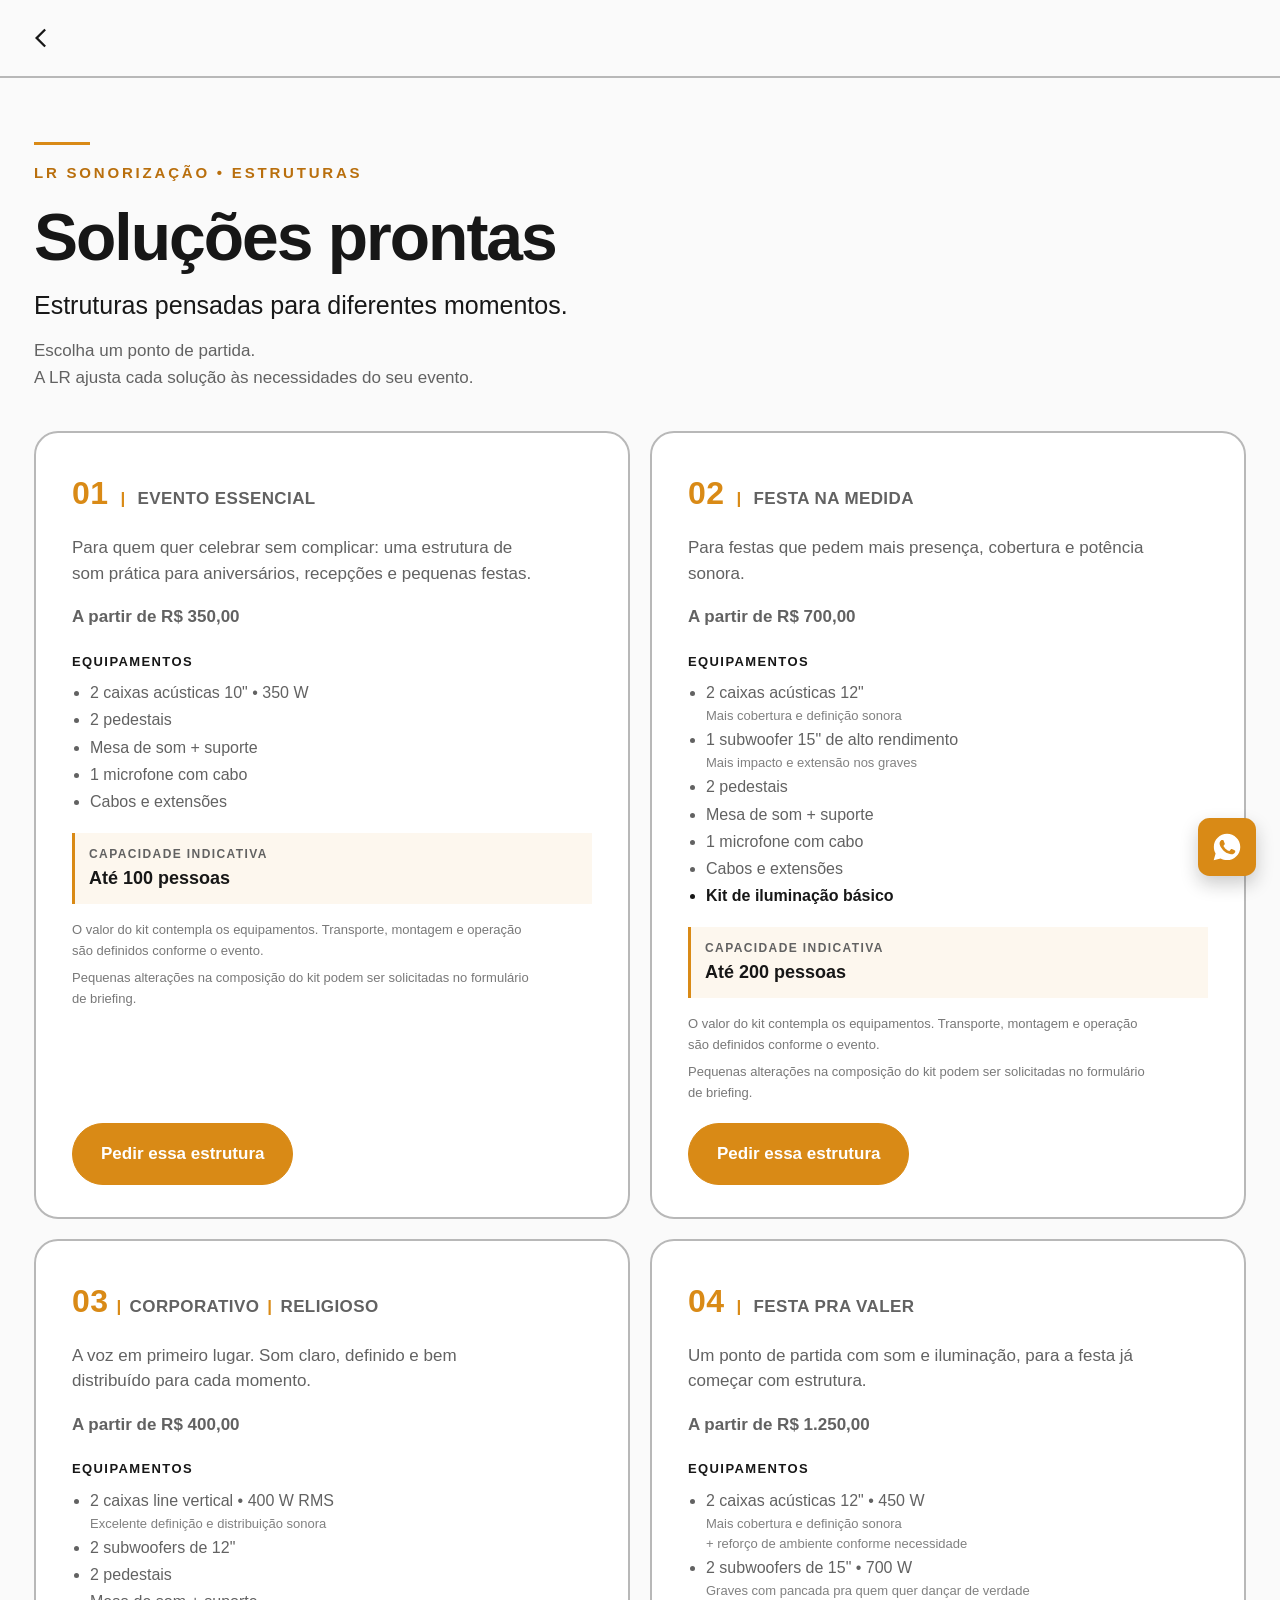
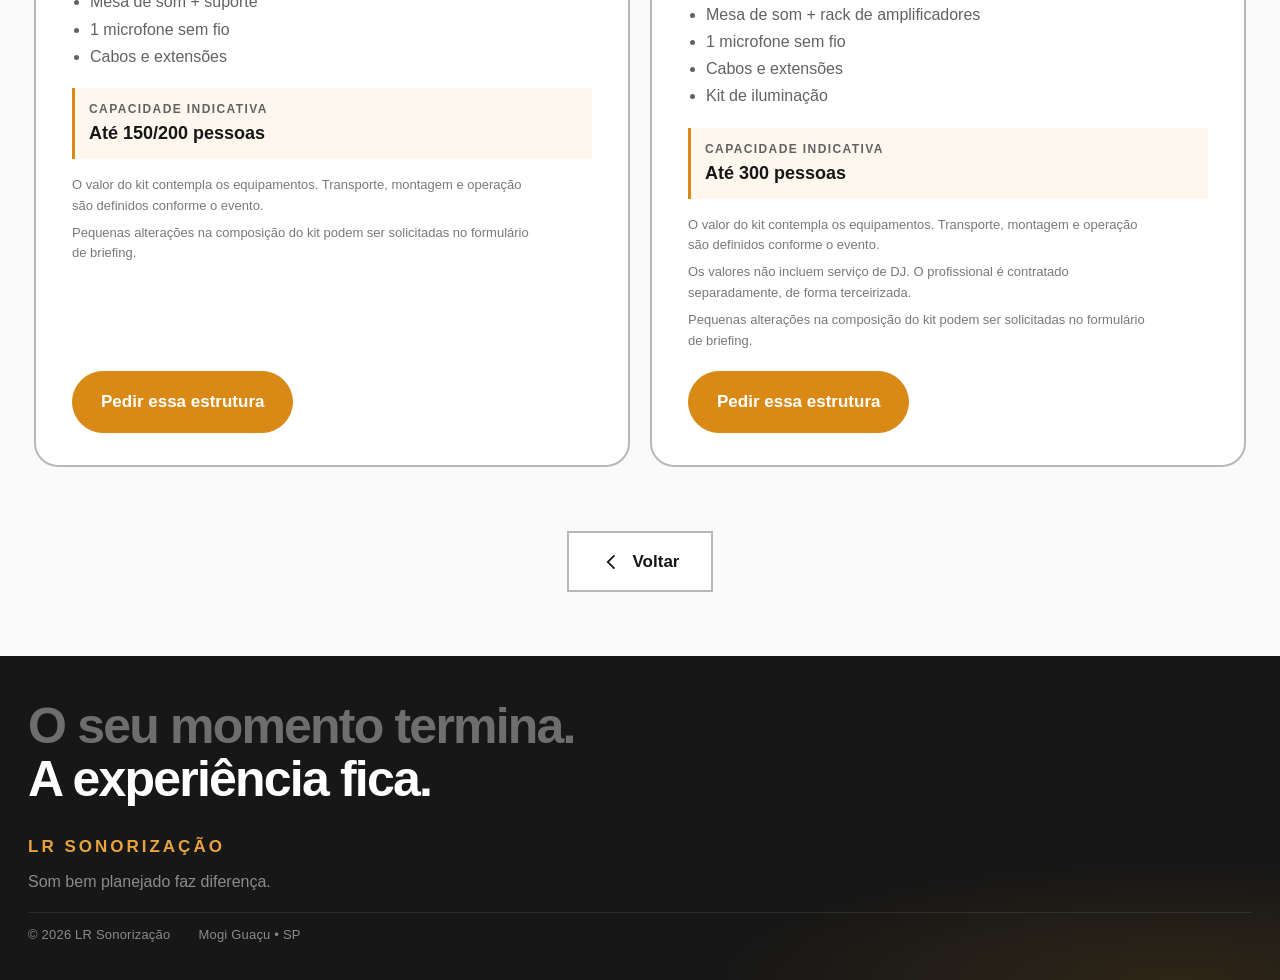
==== solucoes-prontas.html @ 64d9517c "Corrigir os links dos kits, que caiam em um loop de redirecionamento Com cleanUrls ativo, o Firebase" ====
<!DOCTYPE html>
<html lang="pt-BR">
<head>
  <meta charset="UTF-8">
  <meta name="viewport" content="width=device-width, initial-scale=1.0">
  <meta name="description" content="Estruturas prontas da LR Sonorização para facilitar sua escolha. A LR ajusta cada solução ao seu evento.">
  <meta name="theme-color" content="#D98A16">
  <meta name="robots" content="index, follow">
  <meta name="author" content="LR Sonorização">
  <title>Soluções prontas | LR Sonorização</title>
  <link rel="icon" href="assets/favicon.ico" sizes="32x32">
  <link rel="icon" href="assets/favicon.svg" type="image/svg+xml">
  <link rel="apple-touch-icon" href="assets/apple-touch-icon.png">
  <link rel="manifest" href="assets/site.webmanifest">
  <link rel="stylesheet" href="style.css?v=kits-detalhados">
</head>
<body class="page-solucoes">

<a class="skip-link" href="#conteudo">Pular para o conteúdo</a>

<header class="page-back-bar">
  <a class="page-back" href="index.html" aria-label="Voltar para a página inicial">
    <svg viewBox="0 0 24 24" aria-hidden="true" focusable="false">
      <path d="M15.4 5.4 8.8 12l6.6 6.6L14 20l-8-8 8-8z"/>
    </svg>
  </a>
</header>

<main id="conteudo">
  <section class="section solutions-hero">
    <p class="eyebrow solutions-hero-eyebrow">LR SONORIZAÇÃO • ESTRUTURAS</p>
    <h1>Soluções prontas</h1>
    <p class="solutions-hero-lead">Estruturas pensadas para diferentes momentos.</p>
    <p class="solutions-hero-note">
      Escolha um ponto de partida.<br>
      A LR ajusta cada solução às necessidades do seu evento.
    </p>
  </section>

  <section class="section solutions-list" aria-label="Sugestões de estrutura">
    <article class="solution solution-kit01">
      <p class="solution-name">
        <span class="number">01</span>
        <span class="number-sep" aria-hidden="true">|</span>
        EVENTO ESSENCIAL
      </p>
      <p>Para quem quer celebrar sem complicar: uma estrutura de som prática para aniversários, recepções e pequenas festas.</p>
      <p class="solution-price">A partir de R$&nbsp;350,00</p>

      <div class="solution-profile">
        <p class="solution-profile-label">Equipamentos</p>
        <ul>
          <li>2 caixas acústicas 10" • 350 W</li>
          <li>2 pedestais</li>
          <li>Mesa de som + suporte</li>
          <li>1 microfone com cabo</li>
          <li>Cabos e extensões</li>
        </ul>
      </div>

      <div class="kit-capacity">
        <p class="kit-capacity-label">Capacidade indicativa</p>
        <p class="kit-capacity-value">Até 100 pessoas</p>
      </div>

      <div class="kit-notes">
        <p>O valor do kit contempla os equipamentos. Transporte, montagem e operação são definidos conforme o evento.</p>
        <p>Pequenas alterações na composição do kit podem ser solicitadas no formulário de briefing.</p>
      </div>

      <a class="button secondary" href="/?kit=essencial#orcamento">Pedir essa estrutura</a>
    </article>

    <article class="solution solution-kit02">
      <p class="solution-name">
        <span class="number">02</span>
        <span class="number-sep" aria-hidden="true">|</span>
        FESTA NA MEDIDA
      </p>
      <p>Para festas que pedem mais presença, cobertura e potência sonora.</p>
      <p class="solution-price">A partir de R$&nbsp;700,00</p>

      <div class="solution-profile">
        <p class="solution-profile-label">Equipamentos</p>
        <ul>
          <li>2 caixas acústicas 12"<span class="kit-item-note">Mais cobertura e definição sonora</span></li>
          <li>1 subwoofer 15" de alto rendimento<span class="kit-item-note">Mais impacto e extensão nos graves</span></li>
          <li>2 pedestais</li>
          <li>Mesa de som + suporte</li>
          <li>1 microfone com cabo</li>
          <li>Cabos e extensões</li>
          <li class="kit-item-strong">Kit de iluminação básico</li>
        </ul>
      </div>

      <div class="kit-capacity">
        <p class="kit-capacity-label">Capacidade indicativa</p>
        <p class="kit-capacity-value">Até 200 pessoas</p>
      </div>

      <div class="kit-notes">
        <p>O valor do kit contempla os equipamentos. Transporte, montagem e operação são definidos conforme o evento.</p>
        <p>Pequenas alterações na composição do kit podem ser solicitadas no formulário de briefing.</p>
      </div>

      <a class="button secondary" href="/?kit=festa#orcamento">Pedir essa estrutura</a>
    </article>

    <article class="solution solution-kit03">
      <p class="solution-name">
        <span class="number">03</span>
        <span class="number-sep" aria-hidden="true">|</span>
        CORPORATIVO
        <span class="title-part">
          <span class="number-sep" aria-hidden="true">|</span>
          RELIGIOSO
        </span>
      </p>
      <p>A voz em primeiro lugar. Som claro, definido e bem distribuído para cada momento.</p>
      <p class="solution-price">A partir de R$&nbsp;400,00</p>

      <div class="solution-profile">
        <p class="solution-profile-label">Equipamentos</p>
        <ul>
          <li>2 caixas line vertical • 400 W RMS<span class="kit-item-note">Excelente definição e distribuição sonora</span></li>
          <li>2 subwoofers de 12"</li>
          <li>2 pedestais</li>
          <li>Mesa de som + suporte</li>
          <li>1 microfone sem fio</li>
          <li>Cabos e extensões</li>
        </ul>
      </div>

      <div class="kit-capacity">
        <p class="kit-capacity-label">Capacidade indicativa</p>
        <p class="kit-capacity-value">Até 150/200 pessoas</p>
      </div>

      <div class="kit-notes">
        <p>O valor do kit contempla os equipamentos. Transporte, montagem e operação são definidos conforme o evento.</p>
        <p>Pequenas alterações na composição do kit podem ser solicitadas no formulário de briefing.</p>
      </div>

      <a class="button secondary" href="/?kit=corporativo#orcamento">Pedir essa estrutura</a>
    </article>

    <article class="solution solution-kit04">
      <p class="solution-name">
        <span class="number">04</span>
        <span class="number-sep" aria-hidden="true">|</span>
        FESTA PRA VALER
      </p>
      <p>Um ponto de partida com som e iluminação, para a festa já começar com estrutura.</p>
      <p class="solution-price">A partir de R$&nbsp;1.250,00</p>

      <div class="solution-profile">
        <p class="solution-profile-label">Equipamentos</p>
        <ul>
          <li>2 caixas acústicas 12" • 450 W<span class="kit-item-note">Mais cobertura e definição sonora</span><span class="kit-item-note">+ reforço de ambiente conforme necessidade</span></li>
          <li>2 subwoofers de 15" • 700 W<span class="kit-item-note">Graves com pancada pra quem quer dançar de verdade</span></li>
          <li>Mesa de som + rack de amplificadores</li>
          <li>1 microfone sem fio</li>
          <li>Cabos e extensões</li>
          <li>Kit de iluminação</li>
        </ul>
      </div>

      <div class="kit-capacity">
        <p class="kit-capacity-label">Capacidade indicativa</p>
        <p class="kit-capacity-value">Até 300 pessoas</p>
      </div>

      <div class="kit-notes">
        <p>O valor do kit contempla os equipamentos. Transporte, montagem e operação são definidos conforme o evento.</p>
        <p>Os valores não incluem serviço de DJ. O profissional é contratado separadamente, de forma terceirizada.</p>
        <p>Pequenas alterações na composição do kit podem ser solicitadas no formulário de briefing.</p>
      </div>

      <a class="button secondary" href="/?kit=festa-pronta#orcamento">Pedir essa estrutura</a>
    </article>
  </section>

  <section class="section solutions-back" aria-label="Voltar para a página inicial">
    <a class="solutions-back-link" href="index.html">
      <svg viewBox="0 0 24 24" aria-hidden="true" focusable="false">
        <path d="M15.4 5.4 8.8 12l6.6 6.6L14 20l-8-8 8-8z"/>
      </svg>
      Voltar
    </a>
  </section>
</main>

<footer class="site-footer">
  <div class="footer-inner">
    <p class="footer-statement">
      <span class="footer-statement-fade">O seu momento termina.</span>
      A experiência fica.
    </p>

    <div class="footer-signature">
      <p class="footer-brand">LR SONORIZAÇÃO</p>
      <p class="footer-tagline">Som bem planejado faz diferença.</p>
    </div>

    <div class="footer-meta">
      <span>© 2026 LR Sonorização</span>
      <span>Mogi Guaçu • SP</span>
    </div>
  </div>
</footer>

<a class="whatsapp-float" id="whatsappFloat" href="https://api.whatsapp.com/send?phone=5511915200199" target="_blank" rel="noopener noreferrer" aria-label="Falar com a LR Sonorização no WhatsApp">
  <svg viewBox="0 0 24 24" aria-hidden="true" focusable="false">
    <path d="M12.04 2C6.58 2 2.13 6.45 2.13 11.91c0 1.75.46 3.46 1.32 4.96L2 22l5.25-1.38c1.45.79 3.08 1.2 4.79 1.2 5.46 0 9.91-4.45 9.91-9.91C21.95 6.45 17.5 2 12.04 2zm5.8 14.05c-.24.68-1.4 1.31-1.93 1.36-.53.05-1.02.24-3.44-.71-2.92-1.15-4.75-4.17-4.9-4.37-.14-.19-1.15-1.53-1.15-2.92 0-1.39.73-2.07 1-2.36.26-.29.58-.36.77-.36.19 0 .39 0 .56.01.18.01.42-.07.65.5.24.58.82 2 .89 2.14.07.15.12.32.02.51-.1.19-.15.31-.29.48-.15.17-.31.38-.44.51-.15.14-.3.3-.13.59.17.29.75 1.24 1.62 2.01 1.11.99 2.05 1.3 2.34 1.45.29.15.46.12.63-.07.17-.19.73-.85.93-1.15.19-.29.39-.24.65-.14.27.1 1.69.8 1.98.94.29.15.48.22.55.34.07.13.07.75-.17 1.43z"/>
  </svg>
</a>

<script src="script.js?v=kits-nomes" defer></script>
</body>
</html>
---- style.css ----
:root {
  --gold: #D98A16;
  --gold-dark: #B96F0D;
  --black: #171717;
  --gray: #626262;
  --line: #B8B8B8;
  --paper: #FAFAFA;
  --white: #FFFFFF;
  --max: 1240px;
  --section-y: 64px;
  --title-gap: 22px;
  --module-gap: 40px;
  --header-offset: 120px;
}

* { box-sizing: border-box; }

html {
  scroll-behavior: smooth;
  overflow-x: hidden;
  scroll-padding-top: var(--header-offset);
}

body {
  margin: 0;
  background: var(--paper);
  color: var(--black);
  font-family: Arial, Helvetica, sans-serif;
  line-height: 1.5;
  overflow-x: hidden;
  max-width: 100%;
}

a { color: inherit; text-decoration: none; }

.site-header {
  position: sticky;
  top: 0;
  z-index: 20;
  padding: 20px max(28px, calc((100vw - var(--max)) / 2));
  background: rgba(250,250,250,.97);
  border-bottom: 2px solid var(--line);
}

.site-nav {
  display: flex;
  align-items: center;
  justify-content: space-between;
  gap: 20px;
}

.skip-link {
  position: absolute;
  top: -60px;
  left: 12px;
  z-index: 50;
  padding: 12px 18px;
  background: var(--black);
  color: white;
  font-weight: 700;
  transition: top .2s ease;
}

.skip-link:focus {
  top: 12px;
}

.brand {
  display: flex;
  align-items: center;
  gap: 14px;
}

/* Logotipo da marca. A altura visual das letras continua 56px; os 2px extras
   são só a margem do SVG onde mora a sombra 3D, compensados na margem. */
.brand-mark {
  display: block;
  height: 60px;
  width: auto;
  margin: -2px 0;
}

/* O "LR" já está no símbolo, então o cabeçalho completa a marca só com a
   palavra: caixa alta em Manrope com tracking largo, separada do símbolo por
   um filete dourado. */
.brand-word {
  position: relative;
  display: block;
  padding-left: 18px;
  color: var(--black);
  font-family: "Manrope", Arial, Helvetica, sans-serif;
  font-size: 25px;
  font-weight: 600;
  line-height: 1;
  letter-spacing: .17em;
  text-transform: uppercase;
  /* O tracking sobra depois da última letra; a margem negativa devolve o
     espaço para a palavra ficar opticamente alinhada. */
  margin-right: -.17em;
  transition: color .2s ease;
}

.brand-word::before {
  content: "";
  position: absolute;
  left: 0;
  top: 50%;
  width: 2px;
  height: 44px;
  transform: translateY(-50%);
  background: linear-gradient(
    180deg,
    rgba(217, 138, 22, 0),
    var(--gold) 20%,
    var(--gold) 80%,
    rgba(217, 138, 22, 0));
}

.brand:hover .brand-word { color: var(--gold-dark); }

.header-whatsapp,
.button.primary {
  background: var(--gold);
  color: white;
  font-weight: 800;
}

.header-whatsapp {
  display: inline-flex;
  align-items: center;
  justify-content: center;
  padding: 14px 24px;
  border-radius: 999px;
}

.nav-actions {
  display: flex;
  align-items: center;
  gap: 14px;
}

.nav-links {
  display: flex;
  align-items: center;
  gap: 26px;
  margin: 0;
  padding: 0;
  list-style: none;
}

.nav-links li { flex: 0 0 auto; }

.nav-links a {
  position: relative;
  display: block;
  padding: 6px 0;
  color: var(--gray);
  font-size: 13px;
  font-weight: 700;
  letter-spacing: 1.4px;
  text-transform: uppercase;
  white-space: nowrap;
  transition: color .2s ease;
}

.nav-links a::after {
  content: "";
  position: absolute;
  inset: auto 0 0 0;
  height: 2px;
  background: var(--gold);
  transform: scaleX(0);
  transform-origin: left;
  transition: transform .25s ease;
}

.nav-links a:hover,
.nav-links a[aria-current="true"] {
  color: var(--black);
}

.nav-links a:hover::after,
.nav-links a[aria-current="true"]::after {
  transform: scaleX(1);
}

.nav-toggle {
  display: none;
  width: 46px;
  height: 46px;
  padding: 0;
  border: 2px solid var(--line);
  background: transparent;
  cursor: pointer;
}

.nav-toggle-bars {
  position: relative;
  margin: auto;
}

.nav-toggle-bars,
.nav-toggle-bars::before,
.nav-toggle-bars::after {
  display: block;
  width: 20px;
  height: 2px;
  background: var(--black);
  transition: transform .25s ease, background-color .2s ease;
}

.nav-toggle-bars::before,
.nav-toggle-bars::after {
  content: "";
  position: absolute;
  left: 0;
}

.nav-toggle-bars::before { top: -6px; }
.nav-toggle-bars::after { top: 6px; }

.site-header.nav-open .nav-toggle-bars { background: transparent; }
.site-header.nav-open .nav-toggle-bars::before { transform: translateY(6px) rotate(45deg); }
.site-header.nav-open .nav-toggle-bars::after { transform: translateY(-6px) rotate(-45deg); }

/* Sombra sutil só depois que a página rola, para separar o header do conteúdo. */
.site-header.is-scrolled {
  box-shadow: 0 12px 30px rgba(23, 23, 23, .09);
}

:focus-visible {
  outline: 3px solid var(--gold-dark);
  outline-offset: 3px;
}

.equipment :focus-visible,
.lighting :focus-visible,
.solutions-entry :focus-visible,
.cta :focus-visible {
  outline-color: var(--white);
}

.section {
  width: min(var(--max), calc(100% - 68px));
  margin-inline: auto;
  padding-block: var(--section-y);
}

/* Duas faixas claras seguidas compartilham um único vão de --section-y.
   Nas mudanças de cor cada lado mantém o padding (80 + 80). */
.section + .section,
.statement + .section {
  padding-top: 0;
}

.hero {
  display: grid;
  grid-template-columns: 1fr .72fr;
  align-items: center;
  gap: 70px;
  min-height: 0;
}

.eyebrow {
  margin: 0 0 20px;
  color: var(--gold-dark);
  font-size: 15px;
  font-weight: 700;
  letter-spacing: 2.8px;
}

h1, h2, p { margin-top: 0; }

h1 {
  margin-bottom: 28px;
  font-size: clamp(44px, 6vw, 78px);
  line-height: .94;
  letter-spacing: -4px;
  font-weight: 900;
}

h1 span, .cta h2 span { color: var(--gold); }

h2 {
  margin-bottom: var(--title-gap);
  font-size: clamp(28px, 3.8vw, 46px);
  line-height: 1.08;
  letter-spacing: -1.5px;
}

.lead {
  max-width: 680px;
  color: var(--gray);
  font-size: 20px;
  line-height: 1.55;
}

.actions {
  display: flex;
  flex-wrap: wrap;
  gap: 14px;
  margin-top: 34px;
}

.button {
  display: inline-block;
  padding: 17px 28px;
  border: 1px solid var(--black);
  font-size: 17px;
  font-weight: 800;
}

.button.primary { border-color: var(--gold); }
.button.secondary { background: transparent; }

.button, .header-whatsapp {
  transition: transform .2s ease, box-shadow .2s ease, background-color .2s ease, color .2s ease;
}

.button:hover, .header-whatsapp:hover {
  transform: translateY(-2px);
}

.button:active, .header-whatsapp:active {
  transform: translateY(0);
}

.hero-image {
  position: relative;
  margin: 0;
  min-height: 440px;
  overflow: hidden;
  border-radius: 36px;
  background: #e4e0d8;
}

.hero-image img {
  display: block;
  width: 100%;
  height: 100%;
  min-height: 440px;
  object-fit: cover;
  object-position: 42% 58%;
  opacity: .68;
  filter: saturate(.72) contrast(.94) brightness(1.08);
}

.hero-image::after {
  content: "";
  position: absolute;
  inset: 0;
  background: linear-gradient(160deg, rgba(250, 250, 250, .32), rgba(250, 250, 250, .08) 50%, rgba(217, 138, 22, .06));
  pointer-events: none;
}

.image-placeholder {
  position: relative;
  min-height: 440px;
  overflow: hidden;
  background:
    linear-gradient(135deg, #d6d6d6, #7f7f7f);
}

.image-placeholder::after {
  content: attr(data-label);
  position: absolute;
  left: 22px;
  bottom: 20px;
  padding: 8px 11px;
  background: rgba(0,0,0,.72);
  color: white;
  font-size: 11px;
  letter-spacing: 1.5px;
}

.statement {
  border-top: 2px solid var(--line);
}

.statement-image {
  display: none;
  height: 470px;
  background: linear-gradient(135deg, #aaa, #444);
}

.statement-copy {
  width: min(var(--max), calc(100% - 68px));
  margin: auto;
  padding: var(--section-y) 0;
}

.statement-copy h2 {
  max-width: 1000px;
  margin: 0;
}

.intro {
  text-align: left;
}

.large-copy {
  max-width: 900px;
  color: var(--gray);
  font-size: 21px;
  line-height: 1.6;
}

.intro .large-copy,
.equipment .large-copy { margin-bottom: 0; }

/* Faixa preta, igual à de Iluminação, para destacar a chamada das soluções
   entre os depoimentos (claro) e o formulário (dourado). */
.solutions-entry {
  background:
    radial-gradient(ellipse 70% 55% at 8% 0%, rgba(217, 138, 22, .16), transparent 58%),
    var(--black);
  color: white;
}

.solutions-entry-inner {
  display: grid;
  grid-template-columns: 1.05fr .95fr;
  gap: 48px 70px;
  align-items: end;
}

.solutions-entry .eyebrow { color: #E8A33D; }

.solutions-entry .large-copy {
  margin-bottom: 28px;
  color: #bbb;
}

.solutions-preview {
  margin: 0;
  padding: 0;
  list-style: none;
  border-top: 2px solid rgba(255, 255, 255, .24);
}

.solutions-preview li {
  display: flex;
  align-items: baseline;
  justify-content: space-between;
  gap: 16px;
  padding: 18px 0;
  border-bottom: 2px solid rgba(255, 255, 255, .24);
}

.solutions-preview .solution-name {
  margin: 0;
  font-size: 18px;
}

.solutions-preview .number {
  position: static;
  display: block;
  margin: 0;
  color: #E8A33D;
  font-size: 18px;
}

.solutions-preview .solution-price {
  margin: 0;
  color: #bbb;
  font-size: 15px;
  font-weight: 700;
  white-space: nowrap;
}

.page-back-bar {
  position: sticky;
  top: 0;
  z-index: 20;
  padding: 14px max(28px, calc((100vw - var(--max)) / 2));
  background: rgba(250, 250, 250, .97);
  border-bottom: 2px solid var(--line);
}

.page-back {
  display: inline-flex;
  align-items: center;
  justify-content: center;
  width: 48px;
  height: 48px;
  margin-left: -10px;
  color: var(--black);
  transition: transform .2s ease;
}

.page-back:hover { transform: translateX(-3px); }
.page-back:active { transform: translateX(0); }

.page-back svg {
  display: block;
  width: 28px;
  height: 28px;
  fill: currentColor;
}

/* Abertura da página: um filete dourado, o identificador da marca, o título e
   dois níveis de texto de apoio. */
.solutions-hero {
  padding-bottom: var(--module-gap);
}

.solutions-hero-eyebrow {
  position: relative;
  margin-bottom: 18px;
  padding-top: 20px;
  text-transform: uppercase;
}

.solutions-hero-eyebrow::before {
  content: "";
  position: absolute;
  top: 0;
  left: 0;
  width: 56px;
  height: 3px;
  background: var(--gold);
}

.solutions-hero h1 {
  max-width: 920px;
  margin-bottom: 18px;
  font-size: clamp(38px, 5.4vw, 66px);
  line-height: 1.04;
  letter-spacing: -2px;
}

.solutions-hero-lead {
  max-width: 720px;
  margin-bottom: 14px;
  color: var(--black);
  font-size: clamp(20px, 2.2vw, 25px);
  font-weight: 500;
  line-height: 1.35;
}

.solutions-hero-note {
  max-width: 620px;
  margin-bottom: 0;
  color: var(--gray);
  font-size: 17px;
  line-height: 1.6;
}

/* Em telas estreitas o identificador quebraria deixando o separador sozinho no
   fim da linha; um corpo e um tracking menores o mantêm em uma linha só. */
@media (max-width: 480px) {
  .solutions-hero-eyebrow {
    font-size: 13px;
    letter-spacing: 1.8px;
  }
}

.solutions-list {
  display: grid;
  grid-template-columns: 1fr 1fr;
  gap: 20px;
  padding-top: 0;
}

.solutions-back {
  display: flex;
  justify-content: center;
  padding-top: 12px;
}

.solutions-back-link {
  display: inline-flex;
  align-items: center;
  gap: 10px;
  padding: 16px 32px;
  border: 2px solid var(--line);
  background: var(--white);
  color: var(--black);
  font-size: 17px;
  font-weight: 800;
  transition: transform .2s ease, border-color .2s ease, box-shadow .2s ease;
}

.solutions-back-link svg {
  display: block;
  width: 22px;
  height: 22px;
  fill: currentColor;
}

.solutions-back-link:hover {
  transform: translateX(-4px);
  border-color: var(--black);
  box-shadow: 4px 4px 0 var(--black);
}

.solutions-back-link:active {
  transform: translateX(0);
  box-shadow: none;
}

.solution {
  position: relative;
  padding: 36px 36px 32px;
  border: 2px solid var(--line);
  background: var(--white);
}

.solution .number {
  position: static;
  display: block;
  margin-bottom: 18px;
  font-size: 32px;
}

.solution-name {
  display: flex;
  align-items: baseline;
  gap: 12px;
  margin: 0 0 16px;
  font-size: 22px;
  font-weight: 900;
  letter-spacing: .4px;
}

.solution-name .number { margin-bottom: 0; }

.number-sep {
  color: var(--gold);
  font-weight: 700;
}

.solution .service-title { margin-bottom: 10px; }

.solution > p {
  max-width: 460px;
  margin: 0 0 18px;
  color: var(--gray);
  font-size: 17px;
}

.solution-price {
  color: var(--black);
  font-size: 18px;
  font-weight: 800;
}

.solution-profile {
  margin: 4px 0 22px;
}

.solution-profile-label {
  margin: 0 0 8px;
  color: var(--black);
  font-size: 13px;
  font-weight: 800;
  letter-spacing: 1.4px;
  text-transform: uppercase;
}

.solution ul {
  margin: 0 0 26px;
  padding-left: 18px;
  color: var(--gray);
  font-size: 16px;
  line-height: 1.7;
}

.solution-profile ul { margin-bottom: 0; }

.solution .button { margin-top: 4px; }

.solutions-list .solution {
  display: flex;
  flex-direction: column;
  border-radius: 24px;
}

/* Empurra o botão para a base do card: como as colunas da grade têm a mesma
   altura, os botões de uma mesma linha ficam alinhados entre si. */
.solutions-list .solution .button {
  align-self: flex-start;
  margin-top: auto;
  border-radius: 999px;
  border-color: var(--gold);
  background: var(--gold);
  color: var(--white);
}

.solution-kit01 .solution-profile,
.solution-kit02 .solution-profile,
.solution-kit03 .solution-profile,
.solution-kit04 .solution-profile { margin-bottom: 18px; }

.solution-kit03 .solution-name {
  flex-wrap: wrap;
  gap: 8px;
}

/* Mantém o separador colado no termo que vem depois dele, para que os dois
   quebrem juntos em vez de a barra ficar sozinha no fim da linha. */
.solution-name .title-part {
  display: inline-flex;
  align-items: baseline;
  gap: 8px;
  white-space: nowrap;
}

.solution-kit02 .kit-item-strong {
  color: var(--black);
  font-weight: 800;
}

.solution-kit02 .kit-item-note,
.solution-kit03 .kit-item-note,
.solution-kit04 .kit-item-note {
  display: block;
  margin-top: 1px;
  font-size: 13px;
  line-height: 1.45;
  opacity: .8;
}

.solution-kit01 .kit-capacity,
.solution-kit02 .kit-capacity,
.solution-kit03 .kit-capacity,
.solution-kit04 .kit-capacity {
  margin: 0 0 16px;
  padding: 12px 14px;
  border-left: 3px solid var(--gold);
  background: rgba(217, 138, 22, .07);
}

.solution-kit01 .kit-capacity-label,
.solution-kit02 .kit-capacity-label,
.solution-kit03 .kit-capacity-label,
.solution-kit04 .kit-capacity-label {
  margin: 0 0 2px;
  color: var(--gray);
  font-size: 12px;
  font-weight: 800;
  letter-spacing: 1.4px;
  text-transform: uppercase;
}

.solution-kit01 .kit-capacity-value,
.solution-kit02 .kit-capacity-value,
.solution-kit03 .kit-capacity-value,
.solution-kit04 .kit-capacity-value {
  margin: 0;
  color: var(--black);
  font-size: 18px;
  font-weight: 800;
}

.solution-kit01 .kit-notes,
.solution-kit02 .kit-notes,
.solution-kit03 .kit-notes,
.solution-kit04 .kit-notes { margin: 0 0 20px; }

.solution-kit01 .kit-notes p,
.solution-kit02 .kit-notes p,
.solution-kit03 .kit-notes p,
.solution-kit04 .kit-notes p {
  max-width: 460px;
  margin: 0 0 6px;
  color: var(--gray);
  font-size: 13px;
  line-height: 1.6;
  opacity: .85;
}

.solution-kit01 .kit-notes p:last-child,
.solution-kit02 .kit-notes p:last-child,
.solution-kit03 .kit-notes p:last-child,
.solution-kit04 .kit-notes p:last-child { margin-bottom: 0; }

@media (max-width: 720px) {
  .solution-kit01 .kit-capacity,
  .solution-kit02 .kit-capacity,
  .solution-kit03 .kit-capacity,
  .solution-kit04 .kit-capacity { padding: 10px 12px; }

  .solution-kit01 .kit-capacity-value,
  .solution-kit02 .kit-capacity-value,
  .solution-kit03 .kit-capacity-value,
  .solution-kit04 .kit-capacity-value { font-size: 17px; }

  /* Em telas estreitas o rótulo quebraria em duas linhas e o formato de pílula
     ficaria deformado; um respiro lateral menor mantém tudo em uma linha. */
  .solutions-list .solution .button {
    padding-right: 22px;
    padding-left: 22px;
    white-space: nowrap;
  }
}

.section-heading {
  padding-bottom: var(--module-gap);
  border-bottom: 2px solid var(--line);
}

.section-heading h2 {
  margin-bottom: var(--title-gap);
}

.section-heading p {
  color: var(--gray);
  font-size: 20px;
}

.service {
  position: relative;
  min-height: 190px;
  padding: 42px 110px 38px 45px;
  border-bottom: 2px solid var(--line);
}

.number {
  position: absolute;
  right: 34px;
  top: 34px;
  color: var(--gold);
  font-size: 46px;
  font-weight: 900;
}

.service-title {
  margin-bottom: 8px;
  font-size: 22px;
  font-weight: 900;
}

.service > p:last-child {
  max-width: 760px;
  color: var(--gray);
  font-size: 17px;
}

.service:last-child {
  min-height: 0;
}

.equipment {
  background: var(--black);
  color: white;
}

.equipment-inner { padding-block: var(--section-y); }

.equipment .eyebrow { color: #E8A33D; }

.equipment .large-copy {
  color: #bbb;
  margin-top: 0;
}

.equipment-grid {
  display: grid;
  grid-template-columns: repeat(3, 1fr);
  margin-top: 60px;
  border-top: 1px solid #666;
  border-left: 1px solid #666;
}

.equipment-grid div {
  min-height: 170px;
  padding: 30px;
  border-right: 1px solid #666;
  border-bottom: 1px solid #666;
}

.equipment-grid strong {
  display: block;
  margin-bottom: 10px;
  font-size: 20px;
}

.equipment-grid span {
  color: #bbb;
}

.cables h2 { margin-bottom: 22px; }

.cable-levels {
  display: grid;
  grid-template-columns: repeat(3, 1fr);
  margin-top: 55px;
  border-top: 2px solid var(--line);
}

.cable-levels > div {
  padding: 30px 28px;
  border-right: 2px solid var(--line);
}

.cable-levels > div:last-child { border-right: 0; }

.cable-levels span {
  color: var(--gold);
  font-size: 32px;
  font-weight: 900;
}

.cable-levels strong {
  display: block;
  margin-top: 15px;
  font-size: 18px;
}

.cable-levels p { color: var(--gray); }

.gallery {
  display: grid;
  grid-template-columns: 1.3fr .85fr .85fr;
  gap: 16px;
  align-items: stretch;
}

.gallery-image {
  position: relative;
  min-height: 400px;
  overflow: hidden;
  border-radius: 28px;
  background: #e4e0d8;
}

.gallery-image:nth-child(2),
.gallery-image:nth-child(3) { min-height: 400px; }

.gallery-image--photo {
  margin: 0;
}

.gallery-image--photo picture,
.gallery-image--photo img {
  display: block;
  width: 100%;
  height: 100%;
  min-height: 400px;
}

.gallery-image--photo img {
  object-fit: cover;
}

.gallery-image--sistema img { object-position: 16% 58%; }
.gallery-image--palco img { object-position: 50% 38%; }
.gallery-image--operacao img { object-position: 42% 46%; }

.gallery-image--operacao::after {
  background:
    linear-gradient(to bottom, rgba(23, 23, 23, .06), transparent 22%, transparent 78%, rgba(23, 23, 23, .1)),
    linear-gradient(160deg, transparent 40%, rgba(217, 138, 22, .04) 100%);
}

.gallery-image--photo::after {
  content: "";
  position: absolute;
  inset: 0;
  background:
    linear-gradient(to right, rgba(250, 250, 250, .1), transparent 14%, transparent 86%, rgba(250, 250, 250, .16)),
    linear-gradient(to bottom, rgba(250, 250, 250, .08), transparent 20%, transparent 80%, rgba(250, 250, 250, .12)),
    linear-gradient(160deg, rgba(250, 250, 250, .1), rgba(217, 138, 22, .05) 70%);
  pointer-events: none;
}

.lighting {
  background:
    radial-gradient(ellipse 70% 55% at 8% 0%, rgba(217, 138, 22, .16), transparent 58%),
    var(--black);
  color: white;
}

.lighting-inner { padding-block: var(--section-y); }

.lighting .eyebrow { color: #E8A33D; }

.lighting h2 {
  max-width: 920px;
}

.lighting .large-copy {
  color: #bbb;
  margin-bottom: 22px;
}

.lighting-copy {
  max-width: 760px;
  margin: 0;
  color: #bbb;
  font-size: 18px;
  line-height: 1.65;
}

.pa-tech h2 {
  max-width: 920px;
}

.pa-tech .large-copy {
  margin-bottom: 22px;
}

.pa-tech-copy {
  max-width: 760px;
  margin: 0;
  color: var(--gray);
  font-size: 18px;
  line-height: 1.65;
}

/* As duas seções são faixas claras; a linha e o vão devolvem a leitura
   de blocos separados, sem um corte pesado. O vão extra é uma fração do
   padrão: com o valor inteiro dos dois lados a emenda abria demais. */
.pa-tech + .about {
  padding-top: calc(var(--section-y) * .6);
  border-top: 1px solid var(--line);
}

.about {
  display: grid;
  grid-template-columns: .85fr 1fr;
  gap: 70px;
  align-items: center;
}

/* O retrato é um recorte com fundo transparente (gerado por
   tools/build-photo-luciano.py) e já sai da base dissolvendo. Em vez da moldura
   quadrada dos demais blocos, ele flutua sobre um halo dourado bem diluído: a
   foto encosta no papel da página sem nenhuma borda dura. */
.about-portrait {
  position: relative;
  display: flex;
  justify-content: center;
  margin: 0;
  min-height: 600px;
}

.about-portrait::before {
  content: "";
  position: absolute;
  z-index: 0;
  inset: 6% -4% 8%;
  border-radius: 50%;
  background: radial-gradient(
    58% 52% at 50% 40%,
    rgba(217, 138, 22, .24),
    rgba(217, 138, 22, .10) 46%,
    rgba(217, 138, 22, 0) 72%);
}

.about-portrait img {
  position: relative;
  z-index: 1;
  display: block;
  width: 100%;
  max-width: 470px;
  height: auto;
}

.about-copy h2 {
  font-size: 26px;
  line-height: 1.28;
  letter-spacing: -.4px;
  padding-bottom: 20px;
  margin-bottom: 22px;
  border-bottom: 2px solid var(--line);
}

.about-copy p:not(.eyebrow) {
  color: var(--gray);
  font-size: 18px;
  line-height: 1.65;
}

.about-hand-block {
  position: relative;
}

.about-hand-block::before {
  content: "";
  position: absolute;
  z-index: 0;
  inset: -28% -36% -22%;
  border-radius: 50%;
  background: radial-gradient(
    92% 82% at 40% 45%,
    rgba(217, 138, 22, .06),
    rgba(217, 138, 22, .025) 52%,
    rgba(217, 138, 22, 0) 80%);
  pointer-events: none;
}

/* A apresentação do Luciano é a voz dele: fica em Noto Sans, um pouco maior e
   mais escura que o texto de apoio, para se destacar sem virar título. */
.about-copy p.about-hand {
  position: relative;
  z-index: 1;
  color: var(--black);
  font-family: "Noto Sans", Arial, Helvetica, sans-serif;
  font-size: 20px;
  font-weight: 400;
  line-height: 1.62;
}

.about-hand-block .about-hand:last-of-type {
  margin-bottom: 0;
}

.about-sign {
  position: relative;
  z-index: 1;
  display: block;
  width: min(248px, 58%);
  height: auto;
  margin: 8px 2% 0 auto;
  opacity: .88;
}

.about + .testimonials {
  position: relative;
  padding-top: calc(var(--section-y) * .6);
}

.about + .testimonials::before {
  content: "";
  position: absolute;
  top: 0;
  left: 50%;
  width: 100vw;
  transform: translateX(-50%);
  border-top: 2px solid var(--line);
  pointer-events: none;
}

.testimonials h2 {
  max-width: 900px;
  margin-bottom: 0;
}

.testimonial-grid {
  display: grid;
  grid-template-columns: repeat(3, 1fr);
  gap: 36px 28px;
  margin-top: 45px;
}

.testimonial {
  margin: 0;
  padding: 0;
  border: 0;
  text-align: center;
}

.testimonial-photo {
  display: block;
  width: 112px;
  height: 112px;
  margin: 0 auto 20px;
  object-fit: cover;
  object-position: center 18%;
  border-radius: 50%;
}

.testimonial blockquote {
  margin: 0 0 12px;
  font-size: 18px;
  line-height: 1.4;
  font-weight: 700;
}

.testimonial p {
  margin: 0 0 18px;
  color: var(--gray);
  font-size: 15px;
  line-height: 1.5;
}

.testimonial strong,
.testimonial span {
  display: block;
}

.testimonial span {
  margin-top: 4px;
  color: var(--gray);
}

.cta {
  background: var(--gold);
  color: white;
}

.cta-inner {
  width: min(var(--max), calc(100% - 68px));
  margin: auto;
  padding-block: var(--section-y);
}

.cta .eyebrow { color: white; }

.cta h2 {
  max-width: 1000px;
  margin-bottom: 10px;
}

.cta-inner > p:not(.eyebrow) {
  max-width: 720px;
  font-size: 20px;
}

.button.light {
  margin-top: 20px;
  background: white;
  color: var(--black);
  border-color: white;
}

/* Encerramento da marca: uma assinatura, não um rodapé de links. Reaproveita
   o preto e o dourado das faixas escuras e a mesma escala tipográfica dos
   títulos, só com muito mais espaço em volta. */
.site-footer {
  padding: 0 max(28px, calc((100vw - var(--max)) / 2));
  background:
    radial-gradient(ellipse 60% 60% at 92% 100%, rgba(217, 138, 22, .12), transparent 60%),
    var(--black);
  color: white;
}

.footer-inner {
  max-width: var(--max);
  margin-inline: auto;
  padding-block: 44px 36px;
}

.footer-statement {
  max-width: 780px;
  margin: 0;
  font-size: clamp(30px, 4.2vw, 50px);
  font-weight: 900;
  line-height: 1.06;
  letter-spacing: -1.8px;
}

/* O momento se apaga, a experiência permanece: a primeira linha recua no
   contraste para a segunda ficar em primeiro plano. */
.footer-statement-fade {
  display: block;
  color: #6E6E6E;
}

.footer-signature {
  margin-top: 28px;
}

.footer-brand {
  margin: 0 0 10px;
  color: #E8A33D;
  font-size: 17px;
  font-weight: 800;
  letter-spacing: 3px;
}

.footer-tagline {
  max-width: 460px;
  margin: 0;
  color: #8C8C8C;
  font-size: 16px;
  line-height: 1.5;
}

.footer-meta {
  display: flex;
  flex-wrap: wrap;
  gap: 10px 28px;
  margin-top: 18px;
  padding-top: 12px;
  border-top: 1px solid rgba(255, 255, 255, .09);
  color: #8A8A8A;
  font-size: 13px;
  letter-spacing: .2px;
}

.quote-form {
  max-width: 900px;
  margin-top: var(--module-gap);
  overflow: visible;
}

.quote-grid {
  display: grid;
  grid-template-columns: repeat(2, 1fr);
  gap: 24px 20px;
}

.field-wide { grid-column: 1 / -1; }

.field label {
  display: block;
  margin-bottom: 9px;
  font-size: 13px;
  font-weight: 800;
  letter-spacing: 1.4px;
  text-transform: uppercase;
}

.field-optional {
  font-weight: 400;
  letter-spacing: .6px;
  text-transform: none;
}

.field input,
.field select,
.field textarea {
  width: 100%;
  padding: 15px 16px;
  border: 2px solid rgba(255, 255, 255, .65);
  background: var(--white);
  color: var(--black);
  font-family: inherit;
  font-size: 16px;
  line-height: 1.4;
  transition: border-color .2s ease;
}

.field textarea {
  resize: vertical;
  min-height: 118px;
}

.field input:hover,
.field select:hover,
.field textarea:hover,
.field input:focus,
.field select:focus,
.field textarea:focus {
  border-color: var(--white);
}

.field input::placeholder,
.field textarea::placeholder {
  color: #C4C4C4;
}

.field select:has(option[value=""]:checked) {
  color: #C4C4C4;
}

.field select option {
  color: var(--black);
}

/* Erro sinalizado com a cor escura da marca, para contrastar com o dourado do fundo. */
.field.has-error input,
.field.has-error select,
.field.has-error textarea {
  border-color: var(--black);
}

.field-hint,
.field-error {
  display: block;
  margin-top: 7px;
  font-size: 13px;
  line-height: 1.45;
}

.field-hint { color: rgba(255, 255, 255, .82); }

.field label.field-check {
  display: flex;
  align-items: center;
  gap: 8px;
  margin-top: 10px;
  margin-bottom: 0;
  font-size: 14px;
  font-weight: 700;
  letter-spacing: 0;
  text-transform: none;
  cursor: pointer;
}

.field-check input {
  width: auto;
  margin: 0;
  padding: 0;
  border: 0;
  accent-color: var(--black);
}

.field-confirm {
  margin-top: 16px;
}

.field-confirm .field-check {
  align-items: flex-start;
}

.field-confirm .field-check input {
  margin-top: 3px;
  flex: 0 0 auto;
}

.field-confirm.has-error .field-check,
.field-confirm.has-error .field-error {
  color: #C4160A;
}

.field-confirm.has-error .field-error {
  font-weight: 800;
}

.field-city,
.city-combo {
  position: relative;
  overflow: visible;
}

.city-combo .field,
.city-combo input {
  padding-right: 46px;
}

.city-toggle {
  position: absolute;
  top: 2px;
  right: 2px;
  bottom: 2px;
  width: 42px;
  padding: 0;
  border: 0;
  background: transparent;
  cursor: pointer;
}

.city-toggle span {
  display: block;
  width: 0;
  height: 0;
  margin: auto;
  border-left: 6px solid transparent;
  border-right: 6px solid transparent;
  border-top: 7px solid var(--black);
}

.city-combo.is-open .city-toggle span {
  transform: rotate(180deg);
}

.field-city {
  z-index: 8;
}

.field-city.reveal,
.field-city.reveal.visible {
  transform: none;
}

.city-list {
  display: none;
  position: absolute;
  z-index: 30;
  left: 0;
  right: 0;
  top: 100%;
  margin: 0;
  padding: 0;
  list-style: none;
  max-height: 220px;
  overflow: auto;
  background: #FFFFFF;
  color: var(--black);
  border: 2px solid #FFFFFF;
  box-shadow: 0 10px 24px rgba(23, 23, 23, .18);
}

.city-list.is-open {
  display: block;
}

.city-list li {
  padding: 12px 16px;
  cursor: pointer;
}

.city-list li:hover,
.city-list li.is-active {
  background: #f0f0f0;
}

.field-error {
  color: var(--black);
  font-weight: 800;
}

.field-error:empty { display: none; }

.form-notes {
  margin-top: 16px;
  max-width: 620px;
}

.cta .form-notes p {
  margin: 0 0 4px;
  color: #3A3A3A;
  font-size: 12px;
  font-weight: 400;
  line-height: 1.35;
}

.form-notes p:last-child {
  margin-bottom: 0;
}

.form-actions {
  display: flex;
  flex-wrap: wrap;
  align-items: center;
  gap: 14px;
  margin-top: 22px;
}

.form-actions .button { margin-top: 0; }

.button.outline-light {
  background: var(--black);
  color: var(--white);
  border-color: var(--black);
}

.button.outline-light:hover {
  background: var(--black);
  color: var(--white);
}

.form-status {
  margin-top: 18px;
  font-size: 15px;
  font-weight: 700;
  line-height: 1.5;
  white-space: pre-line;
}

.form-status.is-success {
  margin-top: 22px;
  font-size: 16px;
  line-height: 1.55;
}

.form-status:empty { display: none; }

.whatsapp-float,
.back-to-top {
  position: fixed;
  right: 24px;
  z-index: 80;
  display: grid;
  place-items: center;
  padding: 0;
  border: 0;
  cursor: pointer;
  box-shadow: 0 8px 18px rgba(23, 23, 23, .22);
  transition: transform .2s ease, opacity .25s ease, visibility .25s ease;
}

.whatsapp-float {
  bottom: 24px;
  width: 58px;
  height: 58px;
  background: var(--gold);
  border-radius: 20%;
}

.whatsapp-float:hover,
.back-to-top:hover {
  transform: translateY(-3px);
}

.whatsapp-float svg {
  width: 32px;
  height: 32px;
  fill: var(--white);
}

.back-to-top {
  bottom: 94px;
  width: 46px;
  height: 46px;
  background: var(--black);
  opacity: 0;
  visibility: hidden;
}

.back-to-top svg {
  width: 24px;
  height: 24px;
  fill: var(--white);
}

.back-to-top.is-visible {
  opacity: 1;
  visibility: visible;
}

.noscript-note {
  position: fixed;
  inset: auto 0 0 0;
  z-index: 40;
  padding: 16px 24px;
  background: var(--black);
  color: var(--white);
  font-size: 15px;
  text-align: center;
}

.noscript-note a {
  color: var(--gold);
  font-weight: 800;
  text-decoration: underline;
}

.reveal {
  opacity: 0;
  transform: translateY(18px);
  transition: opacity .6s ease, transform .6s ease;
}

.reveal.visible {
  opacity: 1;
  transform: translateY(0);
}

@media (prefers-reduced-motion: reduce) {
  .reveal {
    opacity: 1;
    transform: none;
    transition: none;
  }
  html { scroll-behavior: auto; }

  .button,
  .header-whatsapp,
  .nav-links a,
  .nav-links a::after,
  .nav-toggle-bars,
  .nav-toggle-bars::before,
  .nav-toggle-bars::after,
  .whatsapp-float,
  .back-to-top,
  .field input,
  .field select,
  .field textarea {
    transition: none;
  }

  .button:hover,
  .header-whatsapp:hover,
  .whatsapp-float:hover,
  .back-to-top:hover,
  .page-back:hover,
  .solutions-back-link,
  .solutions-back-link:hover {
    transform: none;
  }
}

/* Abaixo de 1200px os links de seção não caberiam na mesma linha do logotipo e
   do botão de WhatsApp (o slogan do cabeçalho começaria a quebrar), então viram
   um painel acionado pelo botão de menu. */
@media (max-width: 1199px) {
  .nav-toggle {
    display: grid;
    place-items: center;
  }

  .nav-links {
    position: absolute;
    inset: 100% 0 auto 0;
    display: none;
    flex-direction: column;
    align-items: stretch;
    gap: 0;
    padding: 8px max(28px, calc((100vw - var(--max)) / 2)) 18px;
    background: rgba(250, 250, 250, .99);
    border-bottom: 2px solid var(--line);
    box-shadow: 0 18px 30px rgba(23, 23, 23, .12);
  }

  .site-header.nav-open .nav-links { display: flex; }

  .nav-links a {
    padding: 16px 0;
    border-bottom: 1px solid var(--line);
    font-size: 15px;
  }

  .nav-links li:last-child a { border-bottom: 0; }

  .nav-links a::after { display: none; }

  .nav-links a[aria-current="true"] {
    color: var(--gold-dark);
  }
}

@media (max-width: 1100px) and (min-width: 801px) {
  .gallery-image,
  .gallery-image:nth-child(2),
  .gallery-image:nth-child(3),
  .gallery-image--photo picture,
  .gallery-image--photo img { min-height: 320px; }

  .solutions-entry-inner { grid-template-columns: 1fr; }
}

@media (max-width: 800px) {
  :root {
    --section-y: 52px;
    --module-gap: 32px;
  }

  .site-header { padding: 14px 18px; }
  .brand-mark { height: 51px; margin: -1.5px 0; }
  .brand-word { padding-left: 14px; font-size: 21px; letter-spacing: .14em; margin-right: -.14em; }
  .brand-word::before { height: 36px; }
  .header-whatsapp { padding: 12px 15px; font-size: 14px; }

  .section { width: calc(100% - 66px); }

  .page-back-bar { padding: 10px 18px; }

  .solutions-entry-inner,
  .solutions-list { grid-template-columns: 1fr; }

  /* O nome do kit e o preço não quebram, então em telas estreitas a largura
     mínima da linha estourava a coluna e o texto ficava cortado. */
  .solutions-preview li { flex-wrap: wrap; }

  .solutions-preview .solution-name { flex-wrap: wrap; }

  .solution { padding: 28px 22px 26px; }

  .hero {
    display: block;
  }

  h1 {
    font-size: clamp(40px, 11.5vw, 60px);
    letter-spacing: -3px;
  }

  .lead { font-size: 18px; }

  .hero-image {
    margin-top: 70px;
    min-height: 340px;
    border-radius: 28px;
  }

  .hero-image img { min-height: 340px; }

  .statement-image { height: 330px; }
  .statement-copy { width: calc(100% - 66px); }

  .statement-copy h2 { font-size: 28px; }

  .large-copy { font-size: 19px; }

  .service { padding: 34px 75px 34px 0; }
  .number { right: 0; top: 28px; font-size: 32px; }

  .equipment-grid,
  .cable-levels,
  .about,
  .gallery {
    grid-template-columns: 1fr;
  }

  .equipment-grid div { min-height: 135px; }
  .cable-levels > div { border-right: 0; border-bottom: 2px solid var(--line); }
  .cable-levels > div:last-child { border-bottom: 0; }

  .gallery { gap: 12px; }
  .gallery-image,
  .gallery-image:nth-child(2),
  .gallery-image:nth-child(3),
  .gallery-image--photo {
    min-height: 0;
    aspect-ratio: 4 / 5;
  }

  .gallery-image--photo picture,
  .gallery-image--photo img {
    min-height: 0;
    height: 100%;
  }

  .about { gap: 40px; }
  .about-portrait { min-height: 0; }
  .about-portrait img { max-width: 380px; }
  .about-copy h2 {
    font-size: 22px;
    line-height: 1.28;
    letter-spacing: -.3px;
  }
  .about-copy p.about-hand { font-size: 18px; }
  .about-sign { width: min(210px, 54%); }

  .testimonial-grid {
    grid-template-columns: 1fr;
    gap: 36px;
  }

  .cta-inner { width: calc(100% - 66px); }

  .site-footer { padding-inline: 33px; }
  .footer-inner { padding-block: 36px 30px; }
  .footer-statement { letter-spacing: -1px; }
  .footer-signature { margin-top: 24px; }
  .footer-meta {
    flex-direction: column;
    gap: 6px;
    margin-top: 16px;
    padding-top: 12px;
  }

  .nav-links { padding: 8px 18px 18px; }
  .nav-toggle { width: 42px; height: 42px; }

  .quote-grid { grid-template-columns: 1fr; gap: 20px; }
  .quote-form { margin-top: var(--module-gap); }
  .form-actions { margin-top: var(--module-gap); }
  .form-actions .button { width: 100%; text-align: center; }

  .whatsapp-float {
    right: 12px;
    bottom: 16px;
    width: 52px;
    height: 52px;
  }
  .whatsapp-float svg { width: 28px; height: 28px; }
  .back-to-top {
    right: 16px;
    bottom: 78px;
    width: 42px;
    height: 42px;
  }
}

/* A palavra da marca nunca quebra: ela cede tamanho e tracking para o
   cabeçalho continuar em uma única linha. */
@media (max-width: 580px) {
  .brand-word { font-size: 19px; letter-spacing: .12em; margin-right: -.12em; white-space: nowrap; }
  .brand { gap: 10px; }
  .site-nav { gap: 12px; }
  .nav-actions { gap: 10px; }
}

@media (max-width: 480px) {
  .actions .button { width: 100%; text-align: center; }

  /* Em celulares não cabem marca + botão + menu na mesma linha. O WhatsApp
     continua sempre acessível pelo botão flutuante e pelo item "Orçamento"
     do menu, então é o botão do cabeçalho que sai. */
  .nav-actions .header-whatsapp { display: none; }
  .nav-toggle { width: 38px; height: 38px; }
}

/* Telas muito estreitas (320px): o logotipo e o nome da marca cedem alguns
   pixels para o cabeçalho continuar em uma única linha. */
@media (max-width: 380px) {
  .brand-mark { height: 43px; margin: -1.5px 0; }
  .brand-word { padding-left: 12px; font-size: 17px; letter-spacing: .09em; margin-right: -.09em; }
  .brand-word::before { height: 30px; }
}
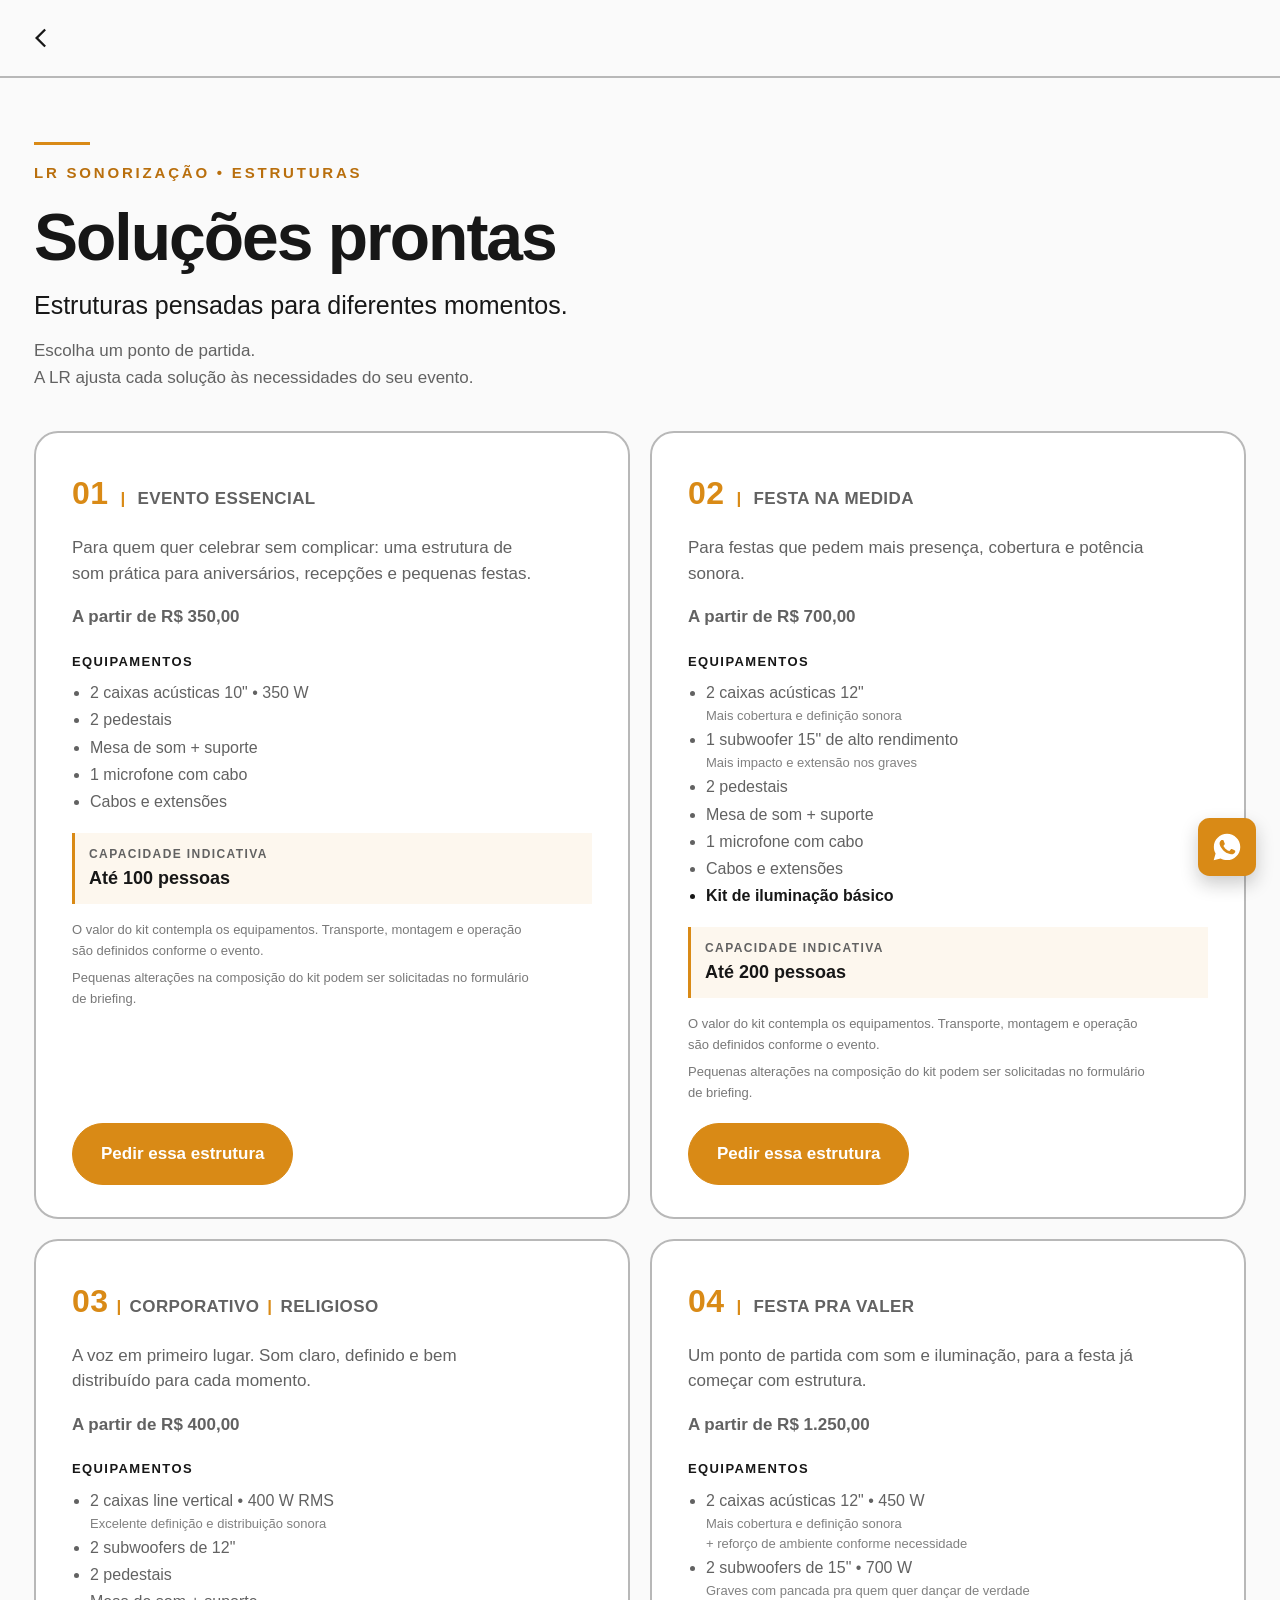
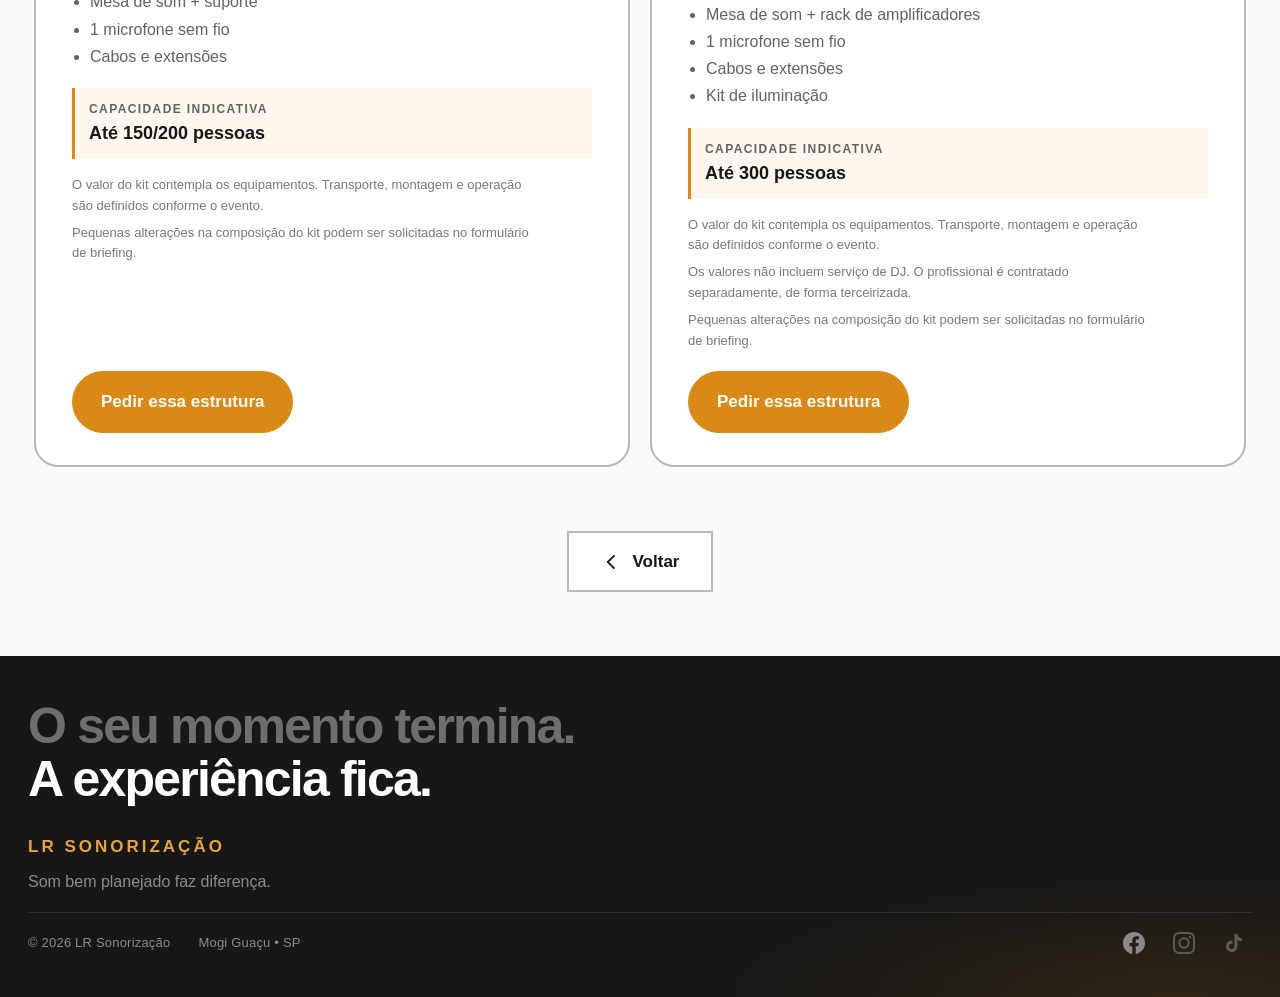
==== commit 759d2720: "Atualizar textos do site e adicionar redes sociais no rodape. Revisao dos blocos Estrutura e Tecnico" ====
--- a/solucoes-prontas.html
+++ b/solucoes-prontas.html
@@ -12,7 +12,7 @@
   <link rel="icon" href="assets/favicon.svg" type="image/svg+xml">
   <link rel="apple-touch-icon" href="assets/apple-touch-icon.png">
   <link rel="manifest" href="assets/site.webmanifest">
-  <link rel="stylesheet" href="style.css?v=kits-detalhados">
+  <link rel="stylesheet" href="style.css?v=preco-entrada">
 </head>
 <body class="page-solucoes">
 
@@ -203,8 +203,34 @@
     </div>
 
     <div class="footer-meta">
-      <span>© 2026 LR Sonorização</span>
-      <span>Mogi Guaçu • SP</span>
+      <div class="footer-meta-copy">
+        <span>© 2026 LR Sonorização</span>
+        <span>Mogi Guaçu • SP</span>
+      </div>
+
+      <ul class="footer-social" aria-label="Redes sociais">
+        <li>
+          <a href="https://www.facebook.com/profile.php?id=61594353360876" target="_blank" rel="noopener noreferrer" aria-label="LR Sonorização no Facebook">
+            <svg viewBox="0 0 24 24" aria-hidden="true" focusable="false">
+              <path d="M24 12.073c0-6.627-5.373-12-12-12s-12 5.373-12 12c0 5.99 4.388 10.954 10.125 11.854v-8.385H7.078v-3.47h3.047V9.43c0-3.007 1.792-4.669 4.533-4.669 1.312 0 2.686.235 2.686.235v2.953H15.83c-1.491 0-1.956.925-1.956 1.874v2.25h3.328l-.532 3.47h-2.796v8.385C19.612 23.027 24 18.062 24 12.073z"/>
+            </svg>
+          </a>
+        </li>
+        <li>
+          <span class="footer-social-icon footer-social-icon--pending" aria-label="Instagram (em breve)">
+            <svg viewBox="0 0 24 24" aria-hidden="true" focusable="false">
+              <path d="M12 2.163c3.204 0 3.584.012 4.85.07 3.252.148 4.771 1.691 4.919 4.919.058 1.265.069 1.645.069 4.849 0 3.205-.012 3.584-.069 4.849-.149 3.225-1.664 4.771-4.919 4.919-1.266.058-1.644.07-4.85.07-3.204 0-3.584-.012-4.849-.07-3.26-.149-4.771-1.699-4.919-4.92-.058-1.265-.07-1.644-.07-4.849 0-3.204.013-3.583.07-4.849.149-3.227 1.664-4.771 4.919-4.919 1.266-.057 1.645-.069 4.849-.069zM12 0C8.741 0 8.333.014 7.053.072 2.695.272.273 2.69.073 7.052.014 8.333 0 8.741 0 12c0 3.259.014 3.668.072 4.948.2 4.358 2.618 6.78 6.98 6.98C8.333 23.986 8.741 24 12 24c3.259 0 3.668-.014 4.948-.072 4.354-.2 6.782-2.618 6.979-6.98.059-1.28.073-1.689.073-4.948 0-3.259-.014-3.667-.072-4.947-.196-4.354-2.617-6.78-6.979-6.98C15.668.014 15.259 0 12 0zm0 5.838a6.162 6.162 0 1 0 0 12.324 6.162 6.162 0 0 0 0-12.324zM12 16a4 4 0 1 1 0-8 4 4 0 0 1 0 8zm6.406-11.845a1.44 1.44 0 1 0 0 2.881 1.44 1.44 0 0 0 0-2.881z"/>
+            </svg>
+          </span>
+        </li>
+        <li>
+          <span class="footer-social-icon footer-social-icon--pending" aria-label="TikTok (em breve)">
+            <svg viewBox="0 0 24 24" aria-hidden="true" focusable="false">
+              <path d="M19.59 6.69a4.83 4.83 0 0 1-3.77-4.25V2h-3.45v13.67a2.89 2.89 0 0 1-5.2 1.74 2.89 2.89 0 0 1 2.31-4.64 2.93 2.93 0 0 1 .88.13V9.4a6.84 6.84 0 0 0-1-.05A6.33 6.33 0 0 0 5 20.1a6.34 6.34 0 0 0 10.86-4.43v-7a8.16 8.16 0 0 0 4.77 1.52v-3.4a4.85 4.85 0 0 1-1-.1z"/>
+            </svg>
+          </span>
+        </li>
+      </ul>
     </div>
   </div>
 </footer>
--- a/style.css
+++ b/style.css
@@ -431,6 +431,15 @@
   color: #bbb;
 }
 
+/* Preço de entrada logo abaixo do botão, no mesmo dourado claro que a faixa
+   escura já usa nos números e no identificador da seção. */
+.solutions-entry-hint {
+  margin: 16px 0 0;
+  color: #E8A33D;
+  font-size: 20px;
+  font-weight: 800;
+}
+
 .solutions-preview {
   margin: 0;
   padding: 0;
@@ -458,14 +467,6 @@
   margin: 0;
   color: #E8A33D;
   font-size: 18px;
-}
-
-.solutions-preview .solution-price {
-  margin: 0;
-  color: #bbb;
-  font-size: 15px;
-  font-weight: 700;
-  white-space: nowrap;
 }
 
 .page-back-bar {
@@ -1272,13 +1273,56 @@
 .footer-meta {
   display: flex;
   flex-wrap: wrap;
-  gap: 10px 28px;
+  align-items: center;
+  justify-content: space-between;
+  gap: 16px 28px;
   margin-top: 18px;
   padding-top: 12px;
   border-top: 1px solid rgba(255, 255, 255, .09);
   color: #8A8A8A;
   font-size: 13px;
   letter-spacing: .2px;
+}
+
+.footer-meta-copy {
+  display: flex;
+  flex-wrap: wrap;
+  gap: 10px 28px;
+}
+
+.footer-social {
+  display: flex;
+  align-items: center;
+  gap: 14px;
+  margin: 0 0 0 auto;
+  padding: 0;
+  list-style: none;
+}
+
+.footer-social a,
+.footer-social-icon {
+  display: grid;
+  place-items: center;
+  width: 36px;
+  height: 36px;
+  color: #8A8A8A;
+  transition: color .2s ease, transform .2s ease;
+}
+
+.footer-social a:hover {
+  color: #E8A33D;
+  transform: translateY(-2px);
+}
+
+.footer-social-icon--pending {
+  opacity: .55;
+  cursor: default;
+}
+
+.footer-social svg {
+  width: 22px;
+  height: 22px;
+  fill: currentColor;
 }
 
 .quote-form {
@@ -1733,11 +1777,12 @@
   .solutions-entry-inner,
   .solutions-list { grid-template-columns: 1fr; }
 
-  /* O nome do kit e o preço não quebram, então em telas estreitas a largura
-     mínima da linha estourava a coluna e o texto ficava cortado. */
-  .solutions-preview li { flex-wrap: wrap; }
-
+  /* O nome do kit não quebra sozinho, então em telas estreitas a largura mínima
+     da linha estourava a coluna e o texto ficava cortado. */
   .solutions-preview .solution-name { flex-wrap: wrap; }
+
+  /* No corpo do desktop a frase quebraria em duas linhas na largura do celular. */
+  .solutions-entry-hint { font-size: 18px; }
 
   .solution { padding: 28px 22px 26px; }
 
@@ -1820,9 +1865,20 @@
   .footer-signature { margin-top: 24px; }
   .footer-meta {
     flex-direction: column;
-    gap: 6px;
+    align-items: stretch;
+    gap: 14px;
     margin-top: 16px;
     padding-top: 12px;
+  }
+
+  .footer-meta-copy {
+    flex-direction: column;
+    gap: 6px;
+  }
+
+  .footer-social {
+    margin-left: 0;
+    align-self: flex-end;
   }
 
   .nav-links { padding: 8px 18px 18px; }
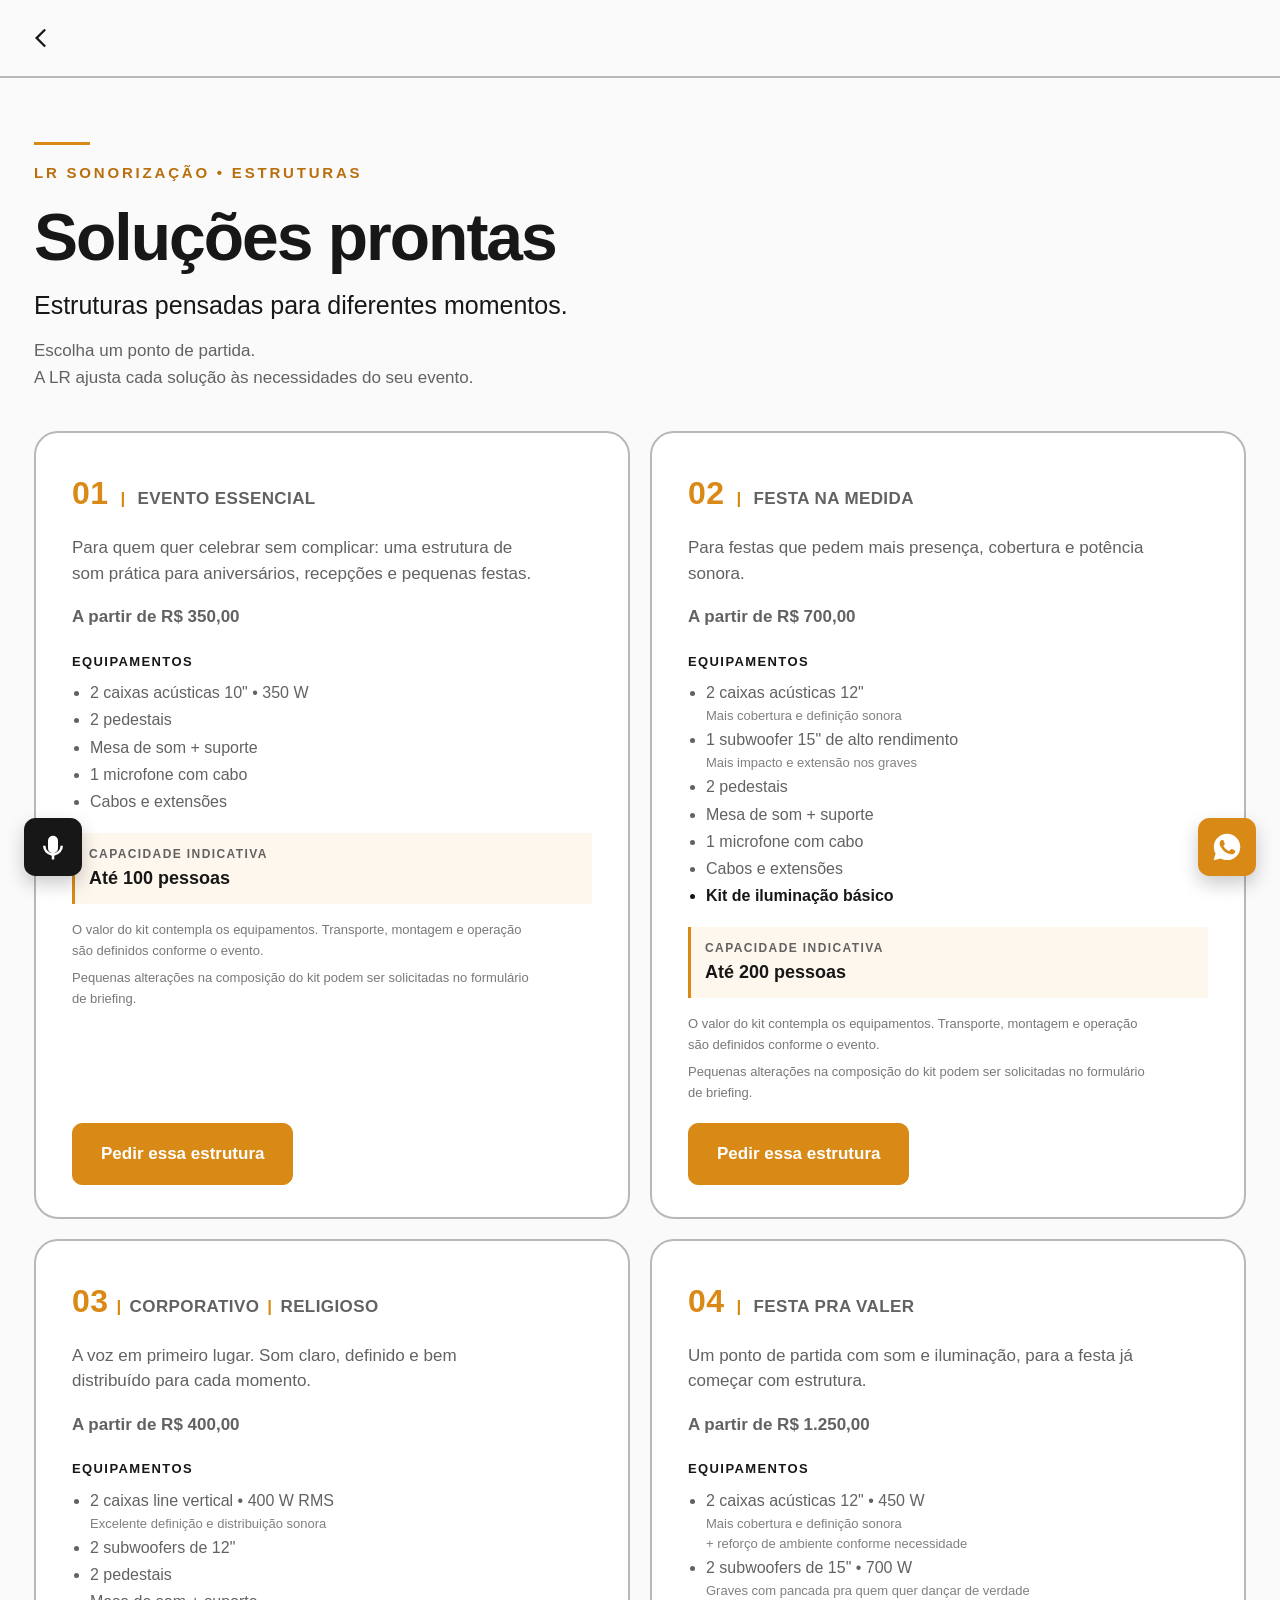
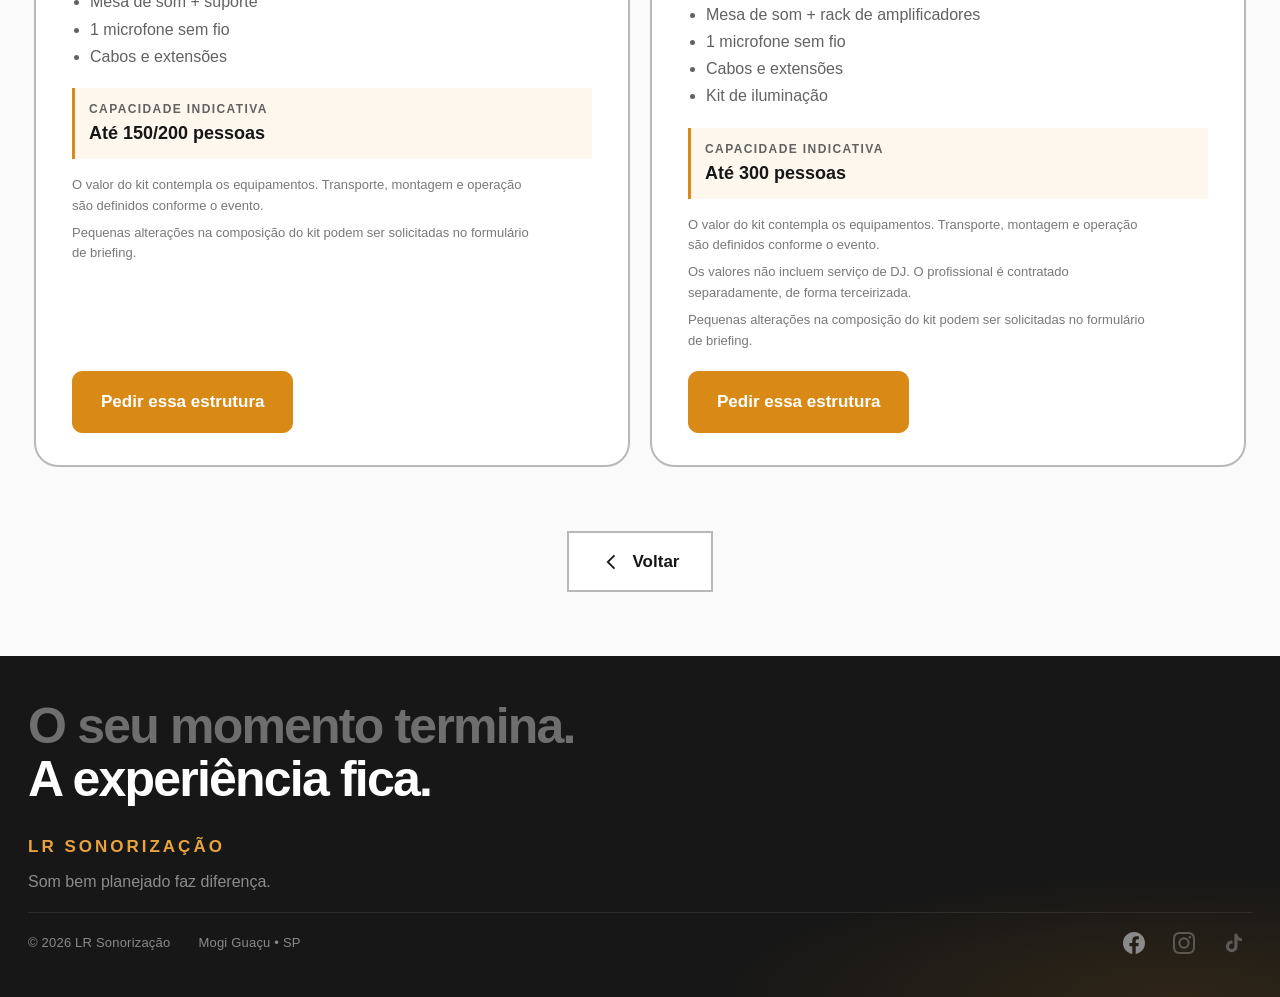
==== commit 6c477543: "Trocar a foto do Quem faz, tocar a trilha em MP3 e atualizar o logo so com as letras A foto antiga e" ====
--- a/solucoes-prontas.html
+++ b/solucoes-prontas.html
@@ -7,12 +7,20 @@
   <meta name="theme-color" content="#D98A16">
   <meta name="robots" content="index, follow">
   <meta name="author" content="LR Sonorização">
+  <meta property="og:type" content="website">
+  <meta property="og:locale" content="pt_BR">
+  <meta property="og:site_name" content="LR Sonorização">
+  <meta property="og:url" content="https://lrsonorizacao.com.br/solucoes-prontas">
+  <meta property="og:title" content="Soluções prontas | LR Sonorização">
+  <meta property="og:description" content="Estruturas prontas da LR Sonorização para facilitar sua escolha. A LR ajusta cada solução ao seu evento.">
+  <meta property="og:image" content="https://lrsonorizacao.com.br/assets/og-image.jpg">
+  <link rel="canonical" href="https://lrsonorizacao.com.br/solucoes-prontas">
   <title>Soluções prontas | LR Sonorização</title>
-  <link rel="icon" href="assets/favicon.ico" sizes="32x32">
-  <link rel="icon" href="assets/favicon.svg" type="image/svg+xml">
-  <link rel="apple-touch-icon" href="assets/apple-touch-icon.png">
-  <link rel="manifest" href="assets/site.webmanifest">
-  <link rel="stylesheet" href="style.css?v=preco-entrada">
+  <link rel="icon" href="assets/favicon.ico?v=so-letras" sizes="32x32">
+  <link rel="icon" href="assets/favicon.svg?v=so-letras" type="image/svg+xml">
+  <link rel="apple-touch-icon" href="assets/apple-touch-icon.png?v=so-letras">
+  <link rel="manifest" href="assets/site.webmanifest?v=so-letras">
+  <link rel="stylesheet" href="style.css?v=foto-sombra">
 </head>
 <body class="page-solucoes">
 
@@ -241,6 +249,6 @@
   </svg>
 </a>
 
-<script src="script.js?v=kits-nomes" defer></script>
+<script src="script.js?v=trilha-mp3" defer></script>
 </body>
 </html>
--- a/style.css
+++ b/style.css
@@ -306,12 +306,52 @@
   display: inline-block;
   padding: 17px 28px;
   border: 1px solid var(--black);
+  border-radius: 10px;
   font-size: 17px;
   font-weight: 800;
 }
 
 .button.primary { border-color: var(--gold); }
 .button.secondary { background: transparent; }
+
+/* Botão com título e subtítulo: o padding vertical menor compensa a segunda
+   linha, para ele ficar da mesma altura dos botões de uma linha ao lado. */
+.button-stacked {
+  display: inline-flex;
+  flex-direction: column;
+  justify-content: center;
+  gap: 2px;
+  padding-top: 9px;
+  padding-bottom: 9px;
+  line-height: 1.15;
+}
+
+.button-sub {
+  align-self: flex-end;
+  color: var(--gold-dark);
+  font-size: 12px;
+  font-weight: 700;
+  letter-spacing: .08em;
+  text-transform: uppercase;
+}
+
+.button-arrow {
+  display: inline-block;
+  transition: transform .2s ease;
+}
+
+.button-stacked:hover .button-arrow { transform: translateX(4px); }
+
+.button.button-solutions {
+  border-color: var(--gold);
+  background: var(--white);
+  color: var(--black);
+}
+
+.button.button-solutions:hover { background: rgba(217, 138, 22, .10); }
+
+.button-solutions .button-arrow,
+.button-solutions .button-sub { color: var(--gold-dark); }
 
 .button, .header-whatsapp {
   transition: transform .2s ease, box-shadow .2s ease, background-color .2s ease, color .2s ease;
@@ -682,7 +722,6 @@
 .solutions-list .solution .button {
   align-self: flex-start;
   margin-top: auto;
-  border-radius: 999px;
   border-color: var(--gold);
   background: var(--gold);
   color: var(--white);
@@ -1026,28 +1065,15 @@
 }
 
 /* O retrato é um recorte com fundo transparente (gerado por
-   tools/build-photo-luciano.py) e já sai da base dissolvendo. Em vez da moldura
-   quadrada dos demais blocos, ele flutua sobre um halo dourado bem diluído: a
-   foto encosta no papel da página sem nenhuma borda dura. */
+   tools/build-photo-luciano.py), sem moldura nem luz de fundo. O corte é reto;
+   a sombra que acompanha o contorno e cai para baixo descola a foto do papel. */
 .about-portrait {
   position: relative;
   display: flex;
   justify-content: center;
+  align-items: center;
   margin: 0;
   min-height: 600px;
-}
-
-.about-portrait::before {
-  content: "";
-  position: absolute;
-  z-index: 0;
-  inset: 6% -4% 8%;
-  border-radius: 50%;
-  background: radial-gradient(
-    58% 52% at 50% 40%,
-    rgba(217, 138, 22, .24),
-    rgba(217, 138, 22, .10) 46%,
-    rgba(217, 138, 22, 0) 72%);
 }
 
 .about-portrait img {
@@ -1057,6 +1083,7 @@
   width: 100%;
   max-width: 470px;
   height: auto;
+  filter: drop-shadow(0 22px 22px rgba(0, 0, 0, .22));
 }
 
 .about-copy h2 {
@@ -1153,14 +1180,22 @@
   text-align: center;
 }
 
-.testimonial-photo {
-  display: block;
+.testimonial-avatar {
+  display: grid;
+  place-items: center;
   width: 112px;
   height: 112px;
   margin: 0 auto 20px;
-  object-fit: cover;
-  object-position: center 18%;
   border-radius: 50%;
+  background: rgba(217, 138, 22, .1);
+  border: 2px solid rgba(217, 138, 22, .24);
+}
+
+.testimonial-frequency {
+  display: block;
+  width: 52px;
+  height: 52px;
+  fill: var(--gold);
 }
 
 .testimonial blockquote {
@@ -1360,6 +1395,7 @@
   width: 100%;
   padding: 15px 16px;
   border: 2px solid rgba(255, 255, 255, .65);
+  border-radius: 10px;
   background: var(--white);
   color: var(--black);
   font-family: inherit;
@@ -1430,6 +1466,7 @@
   margin: 0;
   padding: 0;
   border: 0;
+  border-radius: 0;
   accent-color: var(--black);
 }
 
@@ -1508,7 +1545,7 @@
   left: 0;
   right: 0;
   top: 100%;
-  margin: 0;
+  margin: 6px 0 0;
   padding: 0;
   list-style: none;
   max-height: 220px;
@@ -1516,6 +1553,7 @@
   background: #FFFFFF;
   color: var(--black);
   border: 2px solid #FFFFFF;
+  border-radius: 10px;
   box-shadow: 0 10px 24px rgba(23, 23, 23, .18);
 }
 
@@ -1647,6 +1685,290 @@
   visibility: visible;
 }
 
+.lr-assistant {
+  position: fixed;
+  left: 24px;
+  bottom: 24px;
+  z-index: 79;
+  font-family: "Manrope", Arial, Helvetica, sans-serif;
+}
+
+.lr-assistant-audio {
+  position: absolute;
+  width: 0;
+  height: 0;
+  opacity: 0;
+  pointer-events: none;
+}
+
+.lr-assistant-toggle {
+  position: relative;
+  display: grid;
+  place-items: center;
+  width: 58px;
+  height: 58px;
+  padding: 0;
+  border: 0;
+  border-radius: 20%;
+  background: var(--black);
+  color: var(--white);
+  cursor: pointer;
+  box-shadow: 0 8px 18px rgba(23, 23, 23, .22);
+  transition: transform .2s ease, background .2s ease, opacity .35s ease, box-shadow .35s ease;
+}
+
+.lr-assistant-toggle svg {
+  width: 30px;
+  height: 30px;
+  fill: currentColor;
+}
+
+.lr-assistant-toggle:hover {
+  transform: translateY(-3px);
+  background: #222;
+}
+
+.lr-assistant.is-attention .lr-assistant-toggle {
+  animation: lr-assistant-pulse 2s ease-in-out infinite;
+}
+
+/* Com a trilha ativa, o botão fica discreto para não competir com o conteúdo. */
+.lr-assistant.is-playing:not(.is-open) .lr-assistant-toggle {
+  opacity: .38;
+  background: rgba(23, 23, 23, .72);
+  box-shadow: 0 4px 10px rgba(23, 23, 23, .1);
+}
+
+.lr-assistant.is-playing:not(.is-open) .lr-assistant-toggle:hover,
+.lr-assistant.is-playing:not(.is-open) .lr-assistant-toggle:focus-visible {
+  opacity: .92;
+  background: var(--gold);
+  box-shadow: 0 8px 18px rgba(23, 23, 23, .22);
+}
+
+.lr-assistant.is-playing.is-open .lr-assistant-toggle {
+  opacity: 1;
+  background: var(--gold);
+  color: var(--white);
+}
+
+.lr-assistant-badge {
+  position: absolute;
+  top: 8px;
+  right: 8px;
+  width: 10px;
+  height: 10px;
+  border-radius: 50%;
+  background: #4ade80;
+  border: 2px solid var(--black);
+}
+
+.lr-assistant.is-playing .lr-assistant-badge {
+  border-color: var(--gold);
+}
+
+.lr-assistant.is-playing:not(.is-open) .lr-assistant-badge {
+  opacity: .85;
+}
+
+.lr-assistant-panel {
+  position: absolute;
+  left: 0;
+  bottom: calc(100% + 14px);
+  width: min(320px, calc(100vw - 48px));
+  background: var(--black);
+  color: var(--white);
+  border-radius: 18px;
+  box-shadow: 0 14px 34px rgba(23, 23, 23, .28);
+  overflow: hidden;
+  opacity: 0;
+  visibility: hidden;
+  transform: translateY(12px);
+  transform-origin: bottom left;
+  pointer-events: none;
+  transition:
+    opacity .32s ease,
+    transform .32s ease,
+    visibility 0s linear .32s;
+}
+
+.lr-assistant-panel.is-visible {
+  opacity: 1;
+  visibility: visible;
+  transform: translateY(0);
+  pointer-events: auto;
+  transition:
+    opacity .32s ease,
+    transform .32s ease,
+    visibility 0s linear 0s;
+}
+
+.lr-assistant-panel[hidden] {
+  display: none;
+}
+
+.lr-assistant-header {
+  display: flex;
+  align-items: center;
+  gap: 12px;
+  padding: 16px 16px 12px;
+  border-bottom: 1px solid rgba(255, 255, 255, .08);
+}
+
+.lr-assistant-avatar {
+  display: grid;
+  place-items: center;
+  width: 42px;
+  height: 42px;
+  border-radius: 14px;
+  background: rgba(217, 138, 22, .18);
+  color: var(--gold);
+  flex-shrink: 0;
+}
+
+.lr-assistant-avatar svg {
+  width: 22px;
+  height: 22px;
+  fill: currentColor;
+}
+
+.lr-assistant-heading {
+  flex: 1;
+  min-width: 0;
+}
+
+.lr-assistant-title {
+  margin: 0;
+  font-size: 16px;
+  font-weight: 800;
+  line-height: 1.2;
+}
+
+.lr-assistant-subtitle {
+  margin: 2px 0 0;
+  font-size: 13px;
+  color: rgba(255, 255, 255, .62);
+}
+
+.lr-assistant-close {
+  display: grid;
+  place-items: center;
+  width: 34px;
+  height: 34px;
+  padding: 0;
+  border: 0;
+  border-radius: 10px;
+  background: transparent;
+  color: rgba(255, 255, 255, .72);
+  cursor: pointer;
+}
+
+.lr-assistant-close svg {
+  width: 18px;
+  height: 18px;
+  stroke: currentColor;
+  stroke-width: 2;
+  fill: none;
+}
+
+.lr-assistant-close:hover {
+  background: rgba(255, 255, 255, .08);
+  color: var(--white);
+}
+
+.lr-assistant-body {
+  padding: 14px 16px 16px;
+}
+
+.lr-assistant-message {
+  margin: 0 0 14px;
+  font-size: 15px;
+  line-height: 1.55;
+  color: rgba(255, 255, 255, .9);
+}
+
+.lr-assistant-actions {
+  display: flex;
+  flex-wrap: wrap;
+  gap: 8px;
+}
+
+.lr-assistant-btn {
+  padding: 10px 14px;
+  border: 1px solid rgba(255, 255, 255, .16);
+  border-radius: 999px;
+  background: transparent;
+  color: var(--white);
+  font: inherit;
+  font-size: 14px;
+  font-weight: 700;
+  cursor: pointer;
+}
+
+.lr-assistant-btn:hover {
+  background: rgba(255, 255, 255, .08);
+}
+
+.lr-assistant-btn--primary {
+  border-color: var(--gold);
+  background: var(--gold);
+  color: var(--white);
+}
+
+.lr-assistant-btn--primary:hover {
+  background: var(--gold-dark);
+  border-color: var(--gold-dark);
+}
+
+.lr-assistant-btn:disabled {
+  opacity: .45;
+  cursor: not-allowed;
+}
+
+.lr-assistant-links {
+  display: flex;
+  flex-wrap: wrap;
+  gap: 12px 16px;
+  margin-top: 14px;
+  font-size: 14px;
+}
+
+.lr-assistant-links a,
+.lr-assistant-link-btn {
+  padding: 0;
+  border: 0;
+  background: none;
+  color: var(--gold);
+  font: inherit;
+  font-size: 14px;
+  font-weight: 700;
+  text-decoration: underline;
+  cursor: pointer;
+}
+
+.lr-assistant-dismiss {
+  display: block;
+  width: 100%;
+  margin-top: 14px;
+  padding: 0;
+  border: 0;
+  background: none;
+  color: rgba(255, 255, 255, .48);
+  font: inherit;
+  font-size: 12px;
+  text-align: left;
+  cursor: pointer;
+}
+
+.lr-assistant-dismiss:hover {
+  color: rgba(255, 255, 255, .72);
+}
+
+@keyframes lr-assistant-pulse {
+  0%, 100% { transform: translateY(0); box-shadow: 0 8px 18px rgba(23, 23, 23, .22); }
+  50% { transform: translateY(-2px); box-shadow: 0 10px 24px rgba(217, 138, 22, .34); }
+}
+
 .noscript-note {
   position: fixed;
   inset: auto 0 0 0;
@@ -1692,20 +2014,36 @@
   .nav-toggle-bars::after,
   .whatsapp-float,
   .back-to-top,
+  .lr-assistant-toggle,
   .field input,
   .field select,
   .field textarea {
     transition: none;
   }
 
+  .button-arrow { transition: none; }
+
   .button:hover,
+  .button-stacked:hover .button-arrow,
   .header-whatsapp:hover,
   .whatsapp-float:hover,
   .back-to-top:hover,
+  .lr-assistant-toggle:hover,
   .page-back:hover,
   .solutions-back-link,
   .solutions-back-link:hover {
     transform: none;
+  }
+
+  .lr-assistant.is-attention .lr-assistant-toggle {
+    animation: none;
+  }
+
+  .lr-assistant-panel {
+    opacity: 1;
+    visibility: visible;
+    transform: none;
+    transition: none;
   }
 }
 
@@ -1902,6 +2240,25 @@
     width: 42px;
     height: 42px;
   }
+
+  .lr-assistant {
+    left: 12px;
+    bottom: 16px;
+  }
+
+  .lr-assistant-toggle {
+    width: 52px;
+    height: 52px;
+  }
+
+  .lr-assistant-toggle svg {
+    width: 26px;
+    height: 26px;
+  }
+
+  .lr-assistant-panel {
+    width: min(320px, calc(100vw - 24px));
+  }
 }
 
 /* A palavra da marca nunca quebra: ela cede tamanho e tracking para o
@@ -1915,6 +2272,7 @@
 
 @media (max-width: 480px) {
   .actions .button { width: 100%; text-align: center; }
+  .actions .button-stacked { align-items: center; }
 
   /* Em celulares não cabem marca + botão + menu na mesma linha. O WhatsApp
      continua sempre acessível pelo botão flutuante e pelo item "Orçamento"
